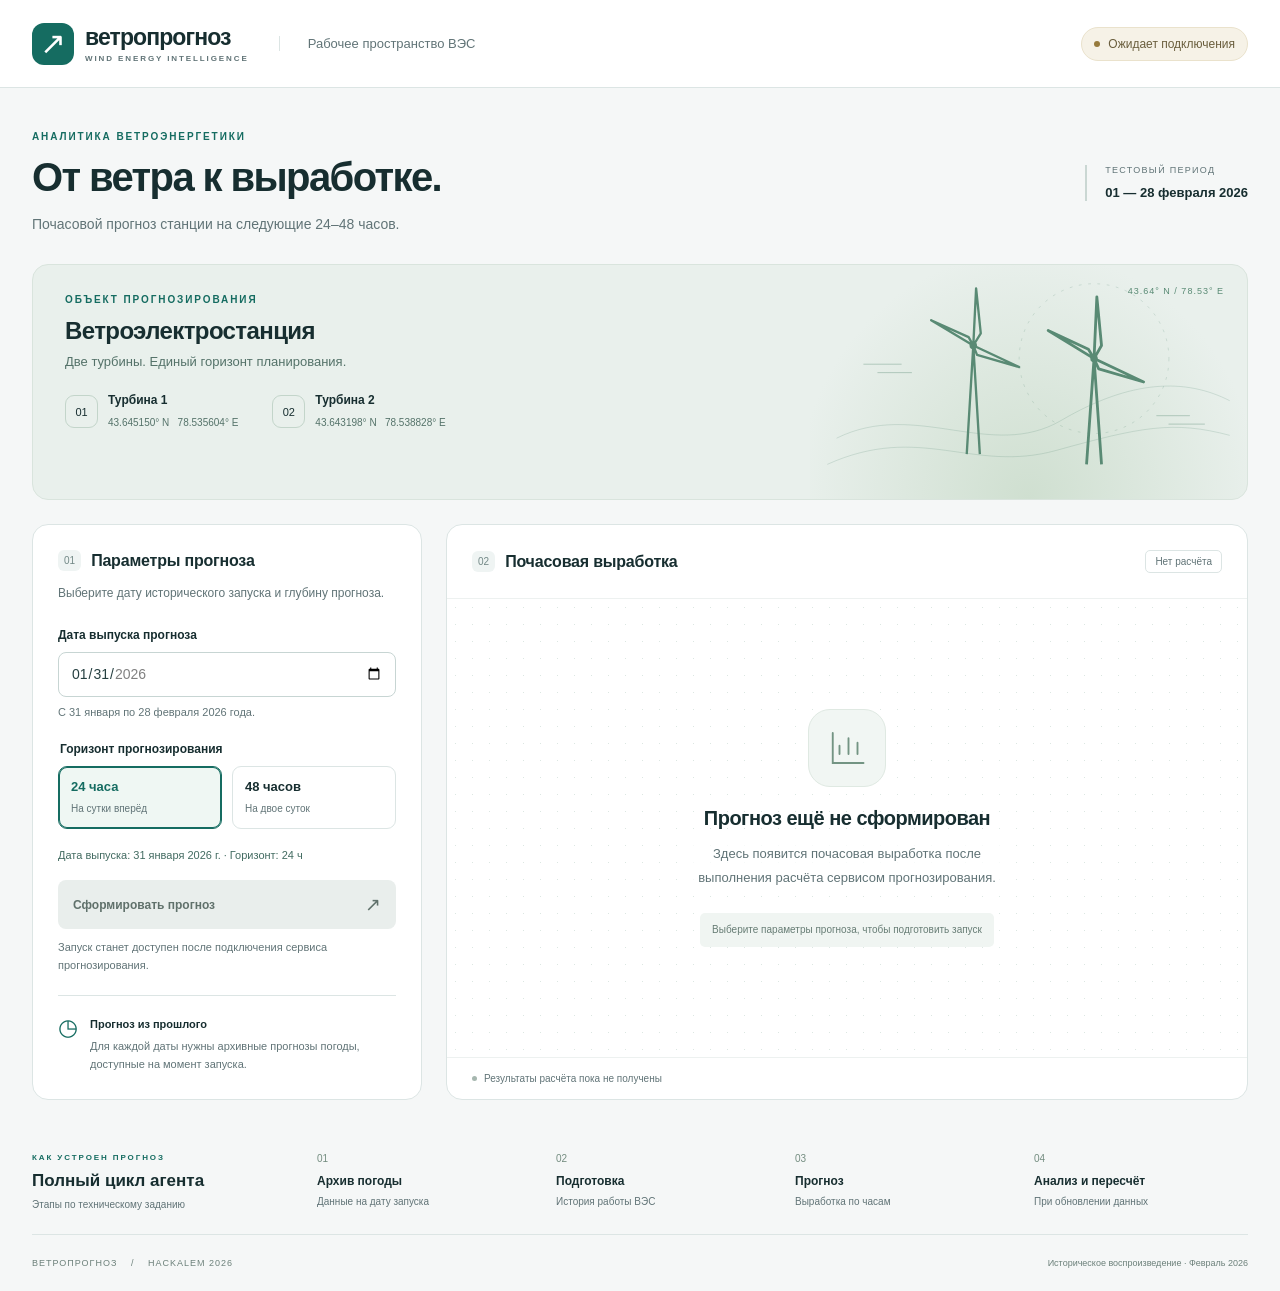
==== ui/index.html @ c55a4d24 "feat(ui): add wind forecast setup screen and real tests" ====
<!doctype html>
<html lang="ru">
  <head>
    <meta charset="UTF-8">
    <meta name="viewport" content="width=device-width, initial-scale=1">
    <meta name="color-scheme" content="light">
    <title>Ветропрогноз — почасовая выработка ВЭС</title>
    <link rel="stylesheet" href="./styles.css">
    <script type="module" src="./app.mjs"></script>
  </head>
  <body>
    <a class="skip-link" href="#main">К содержимому</a>
    <header class="topbar">
      <a class="brand" href="./" aria-label="Ветропрогноз — главная"><span class="brand-mark" aria-hidden="true">↗</span><span>ветропрогноз<span class="brand-caption">WIND ENERGY INTELLIGENCE</span></span></a>
      <span class="workspace-label">Рабочее пространство ВЭС</span>
      <span class="status"><span class="status-dot" aria-hidden="true"></span>Ожидает подключения</span>
    </header>
    <main id="main">
      <div class="page-heading">
        <div><p class="eyebrow">АНАЛИТИКА ВЕТРОЭНЕРГЕТИКИ</p><h1>От ветра к выработке.</h1><p class="lead">Почасовой прогноз станции на следующие 24–48 часов.</p></div>
        <div class="period-tag"><span>ТЕСТОВЫЙ ПЕРИОД</span><strong>01 — 28 февраля 2026</strong></div>
      </div>
      <section class="station-card" aria-labelledby="station-title">
        <div class="station-description">
          <p class="eyebrow">ОБЪЕКТ ПРОГНОЗИРОВАНИЯ</p><h2 id="station-title">Ветроэлектростанция</h2><p>Две турбины. Единый горизонт планирования.</p>
          <div class="turbines">
            <div><span class="turbine-number">01</span><div><strong>Турбина 1</strong><span>43.645150° N &nbsp; 78.535604° E</span></div></div>
            <div><span class="turbine-number">02</span><div><strong>Турбина 2</strong><span>43.643198° N &nbsp; 78.538828° E</span></div></div>
          </div>
        </div>
        <div class="station-art" aria-hidden="true">
          <svg viewBox="0 0 430 250" fill="none">
            <path d="M10 185C95 143 175 210 250 166s133-45 180-21M0 213c100-45 155 10 245-15s125-32 185-16" stroke="currentColor" opacity=".22"/>
            <circle cx="285" cy="100" r="80" stroke="currentColor" stroke-dasharray="3 7" opacity=".22"/>
            <path d="m149 202 7-116 7 116m-7-116L111 59l40 18 5 9 3-61 5 48-8 13 49 23-45-13-4-10" stroke="currentColor" stroke-width="2.5" stroke-linejoin="round"/>
            <path d="m277 213 8-113 8 113m-8-113-49-30 43 20 6 10 3-66 5 52-8 14 53 25-48-14-5-11" stroke="currentColor" stroke-width="3" stroke-linejoin="round"/>
            <circle cx="156" cy="86" r="4" fill="currentColor"/><circle cx="285" cy="100" r="4" fill="currentColor"/>
            <path d="M39 106h40m-25 9h36m262 46h35m-22 9h38" stroke="currentColor" stroke-linecap="round" opacity=".4"/>
          </svg><span>43.64° N / 78.53° E</span>
        </div>
      </section>
      <div class="workspace-grid">
        <section class="panel settings" aria-labelledby="settings-title">
          <div class="section-heading"><span class="step">01</span><h2 id="settings-title">Параметры прогноза</h2></div>
          <p class="section-description">Выберите дату исторического запуска и глубину прогноза.</p>
          <form id="forecast-form" novalidate>
            <label class="field-label" for="issue-date">Дата выпуска прогноза</label>
            <input id="issue-date" name="issue-date" type="date" value="2026-01-31" min="2026-01-31" max="2026-02-28" required aria-describedby="date-hint form-error">
            <p class="hint" id="date-hint">С 31 января по 28 февраля 2026 года.</p>
            <fieldset><legend class="field-label">Горизонт прогнозирования</legend><div class="horizon-options">
              <label><input type="radio" name="horizon" value="24" checked><span><strong>24 часа</strong><small>На сутки вперёд</small></span></label>
              <label><input type="radio" name="horizon" value="48"><span><strong>48 часов</strong><small>На двое суток</small></span></label>
            </div></fieldset>
            <p id="form-error" class="form-error" role="alert" hidden></p>
            <div class="selection-summary" id="selection-summary" role="status" aria-live="polite"></div>
            <button class="run-button" type="submit" disabled aria-describedby="connection-hint">Сформировать прогноз <span aria-hidden="true">↗</span></button>
            <p class="hint connection-hint" id="connection-hint">Запуск станет доступен после подключения сервиса прогнозирования.</p>
          </form>
          <noscript><p class="form-error">Включите JavaScript, чтобы выбирать параметры прогноза.</p></noscript>
          <aside class="method-note"><span aria-hidden="true">◷</span><div><strong>Прогноз из прошлого</strong><p>Для каждой даты нужны архивные прогнозы погоды, доступные на момент запуска.</p></div></aside>
        </section>
        <section class="panel results" aria-labelledby="results-title">
          <div class="results-heading"><div class="section-heading"><span class="step">02</span><h2 id="results-title">Почасовая выработка</h2></div><span class="neutral-tag">Нет расчёта</span></div>
          <div class="empty-state">
            <div class="chart-icon" aria-hidden="true"><svg viewBox="0 0 64 64" fill="none"><path d="M13 12v40h41M22 40V29m12 11V19m12 21V25" stroke="currentColor" stroke-width="2.5" stroke-linecap="round"/></svg></div>
            <h3>Прогноз ещё не сформирован</h3><p>Здесь появится почасовая выработка после выполнения расчёта сервисом прогнозирования.</p>
            <span class="empty-caption">Выберите параметры прогноза, чтобы подготовить запуск</span>
          </div>
          <div class="result-footer"><span class="small-dot" aria-hidden="true"></span>Результаты расчёта пока не получены</div>
        </section>
      </div>
      <section class="process" aria-labelledby="process-title">
        <div class="process-intro"><p class="eyebrow">КАК УСТРОЕН ПРОГНОЗ</p><h2 id="process-title">Полный цикл агента</h2><p>Этапы по техническому заданию</p></div>
        <ol><li><span>01</span><strong>Архив погоды</strong><small>Данные на дату запуска</small></li><li><span>02</span><strong>Подготовка</strong><small>История работы ВЭС</small></li><li><span>03</span><strong>Прогноз</strong><small>Выработка по часам</small></li><li><span>04</span><strong>Анализ и пересчёт</strong><small>При обновлении данных</small></li></ol>
      </section>
      <footer class="page-footer"><span>ВЕТРОПРОГНОЗ <span aria-hidden="true">/</span> HACKALEM 2026</span><span>Историческое воспроизведение · Февраль 2026</span></footer>
    </main>
  </body>
</html>
---- ui/styles.css ----
:root { font-family: "Segoe UI", Arial, sans-serif; color: #172e30; background: #f5f7f7; font-synthesis: none; --muted: #617477; --line: #dce5e4; --accent: #156c61; }
* { box-sizing: border-box; }
body { margin: 0; }
a { color: inherit; }
.skip-link { position: absolute; left: 12px; top: -80px; padding: 12px; background: white; z-index: 5; }
.skip-link:focus { top: 12px; }
.topbar { min-height: 88px; display: flex; align-items: center; gap: 30px; padding: 18px max(32px, calc((100vw - 1280px) / 2)); border-bottom: 1px solid var(--line); background: #fff; }
.brand { display: flex; align-items: center; gap: 11px; font-size: 23px; font-weight: 700; letter-spacing: -.9px; text-decoration: none; }
.brand-mark { display: grid; place-items: center; width: 42px; height: 42px; border-radius: 12px; color: white; background: var(--accent); font-size: 31px; font-weight: 400; }
.brand-caption { display: block; margin-top: 3px; font-size: 8px; letter-spacing: 1.9px; font-weight: 600; color: var(--muted); }
.workspace-label { padding-left: 28px; border-left: 1px solid var(--line); color: var(--muted); font-size: 13px; }
.status { margin-left: auto; display: flex; align-items: center; gap: 8px; font-size: 12px; color: #6a5e3d; padding: 9px 12px; background: #f6f2e7; border: 1px solid #eae2cc; border-radius: 30px; white-space: nowrap; }
.status-dot { width: 6px; height: 6px; background: #977b3d; border-radius: 50%; }
main { max-width: 1344px; margin: auto; padding: 43px 32px 0; }
.page-heading { display: flex; justify-content: space-between; align-items: center; gap: 24px; margin-bottom: 29px; }
.eyebrow { font-size: 10px; font-weight: 700; letter-spacing: 1.9px; margin: 0 0 12px; color: var(--accent); }
h1 { font-size: clamp(28px, 3.2vw, 40px); letter-spacing: -1.6px; line-height: 1.15; margin: 0; font-weight: 650; }
.lead { margin: 13px 0 0; color: var(--muted); font-size: 14px; line-height: 1.6; }
.period-tag { border-left: 2px solid #cad7d3; padding-left: 18px; }
.period-tag span { display: block; font-size: 9px; letter-spacing: 1.3px; color: var(--muted); margin-bottom: 8px; }
.period-tag strong { font-size: 13px; font-weight: 600; white-space: nowrap; }
.station-card { display: flex; overflow: hidden; min-height: 236px; background: #e9f0ec; border: 1px solid #d9e4dd; border-radius: 16px; margin-bottom: 24px; }
.station-description { flex: 1; padding: 29px 32px; }
.station-card h2 { font-size: 24px; letter-spacing: -.6px; margin: 0; font-weight: 600; }
.station-description > p:not(.eyebrow) { font-size: 13px; color: #547269; margin: 9px 0 24px; }
.turbines { display: flex; gap: 34px; flex-wrap: wrap; }
.turbines > div { display: flex; gap: 10px; align-items: center; }
.turbine-number { font-size: 11px; display: grid; place-items: center; border-radius: 9px; border: 1px solid #c3d5ca; height: 33px; width: 33px; }
.turbines strong { display: block; font-size: 12px; font-weight: 600; margin-bottom: 5px; }
.turbines div div span { font-size: 10px; color: #547269; font-variant-numeric: tabular-nums; }
.station-art { position: relative; width: 36%; min-width: 270px; color: #598a74; background: radial-gradient(ellipse at bottom, #cfdfd0, transparent 75%); }
.station-art svg { height: 100%; width: 100%; position: absolute; inset: 0; }
.station-art > span { position: absolute; top: 21px; right: 23px; font-size: 9px; letter-spacing: 1px; }
.workspace-grid { display: grid; grid-template-columns: 390px minmax(0, 1fr); gap: 24px; }
.panel { border: 1px solid var(--line); border-radius: 16px; background: white; }
.settings { padding: 25px; }
.section-heading { display: flex; align-items: center; gap: 10px; }
.step { font-size: 10px; color: #738987; background: #eff4f3; border-radius: 6px; padding: 5px 6px; }
.section-heading h2 { font-size: 16px; font-weight: 600; letter-spacing: -.2px; margin: 0; }
.section-description { font-size: 12px; color: var(--muted); margin: 12px 0 24px; line-height: 1.7; }
.field-label { display: block; font-size: 12px; font-weight: 600; margin-bottom: 10px; }
input[type="date"] { display: block; width: 100%; border: 1px solid #c7d5d3; border-radius: 8px; background: white; color: #253f40; min-height: 45px; padding: 10px 12px; font: inherit; font-size: 14px; }
input[aria-invalid="true"] { border-color: #b33f32; }
.hint { font-size: 11px; line-height: 1.6; color: var(--muted); margin: 7px 0 21px; }
fieldset { border: 0; padding: 0; margin: 0 0 17px; min-width: 0; }
.horizon-options { display: grid; grid-template-columns: 1fr 1fr; gap: 10px; }
.horizon-options label { cursor: pointer; position: relative; }
.horizon-options input { position: absolute; opacity: 0; width: 1px; height: 1px; }
.horizon-options label > span { display: block; border: 1px solid var(--line); padding: 12px; border-radius: 9px; }
.horizon-options strong { display: block; font-size: 13px; font-weight: 600; margin-bottom: 4px; }
.horizon-options small { font-size: 10px; color: var(--muted); }
.horizon-options input:checked + span { border-color: var(--accent); background: #eff7f3; box-shadow: inset 0 0 0 1px var(--accent); color: var(--accent); }
:focus-visible { outline: 3px solid #398bd0; outline-offset: 4px; }
.horizon-options input:focus-visible + span { outline: 3px solid #398bd0; outline-offset: 3px; }
.selection-summary { min-height: 34px; font-size: 11px; color: #426b61; padding-bottom: 10px; line-height: 1.7; }
.run-button { width: 100%; display: flex; justify-content: space-between; align-items: center; padding: 13px 15px; border: 0; border-radius: 8px; font: inherit; font-size: 12px; font-weight: 600; }
.run-button:disabled { background: #e9eeec; color: #60716b; cursor: not-allowed; }
.run-button span { font-size: 19px; }
.connection-hint { margin: 10px 0 20px; }
.form-error { color: #a03227; font-size: 12px; line-height: 1.6; margin: 10px 0; }
.method-note { display: flex; gap: 12px; border-top: 1px solid var(--line); padding-top: 18px; }
.method-note > span { color: var(--accent); font-size: 23px; }
.method-note strong { font-size: 11px; font-weight: 600; }
.method-note p { color: var(--muted); font-size: 11px; line-height: 1.7; margin: 5px 0 0; }
.results { display: flex; flex-direction: column; }
.results-heading { display: flex; justify-content: space-between; flex-wrap: wrap; gap: 12px; padding: 25px; border-bottom: 1px solid #edf1f0; }
.neutral-tag { font-size: 10px; color: var(--muted); border: 1px solid var(--line); padding: 5px 9px; border-radius: 5px; }
.empty-state { flex: 1; display: flex; flex-direction: column; align-items: center; justify-content: center; text-align: center; padding: 45px 35px; min-height: 350px; background-image: radial-gradient(#dce7e2 .7px, transparent .7px); background-size: 17px 17px; }
.chart-icon { width: 78px; height: 78px; background: #f1f6f3; border: 1px solid #dfe9e2; border-radius: 22px; padding: 14px; color: #739483; margin-bottom: 20px; }
.chart-icon svg { width: 100%; height: 100%; }
.empty-state h3 { font-size: 20px; font-weight: 600; letter-spacing: -.5px; margin: 0 0 12px; }
.empty-state p { font-size: 13px; color: var(--muted); max-width: 335px; line-height: 1.8; margin: 0; background: #ffffffc9; }
.empty-caption { font-size: 10px; color: #677d75; background: #f0f5f2; border-radius: 5px; margin-top: 24px; padding: 9px 12px; line-height: 1.6; }
.result-footer { display: flex; gap: 7px; align-items: center; border-top: 1px solid #edf1f0; padding: 15px 25px; font-size: 10px; color: var(--muted); }
.small-dot { width: 5px; height: 5px; border-radius: 50%; background: #a6b7af; }
.process { display: flex; gap: 25px; margin-top: 29px; padding: 24px 0; border-bottom: 1px solid var(--line); }
.process-intro { flex: 0 0 260px; }
.process .eyebrow { font-size: 8px; margin-bottom: 9px; }
.process h2 { font-size: 17px; margin: 0; font-weight: 600; }
.process-intro > p:last-child { font-size: 10px; color: var(--muted); margin: 8px 0 0; }
.process ol { list-style: none; display: grid; grid-template-columns: repeat(4, 1fr); gap: 25px; padding: 0; margin: 0; flex: 1; }
.process li > span { display: block; color: #748d80; font-size: 10px; margin-bottom: 10px; }
.process li strong { display: block; font-weight: 600; font-size: 12px; margin-bottom: 6px; }
.process li small { color: var(--muted); font-size: 10px; line-height: 1.6; display: block; }
.page-footer { display: flex; justify-content: space-between; gap: 16px; font-size: 9px; color: #6c807a; padding: 23px 0; }
.page-footer > span:first-child { letter-spacing: 1px; }
.page-footer span span { padding: 0 10px; }
@media (min-width: 1600px) { main { padding-top: 54px; } }
@media (max-width: 1050px) { .workspace-label { display: none; } .workspace-grid { grid-template-columns: 340px minmax(0, 1fr); gap: 18px; } .turbines { gap: 16px; } .station-art { min-width: 220px; } .process { flex-direction: column; } .process-intro { flex-basis: auto; } }
@media (max-width: 760px) { .topbar { padding: 16px 20px; gap: 12px; } .brand { font-size: 20px; } .brand-mark { width: 35px; height: 35px; } .status { font-size: 10px; padding: 7px 9px; } main { padding: 29px 20px 0; } .page-heading { align-items: flex-start; flex-direction: column; gap: 20px; } .period-tag { padding-left: 12px; } .station-description { padding: 24px; } .station-art { display: none; } .station-card { min-height: 0; } .workspace-grid { grid-template-columns: 1fr; } .settings { padding: 24px; } .empty-state { min-height: 330px; padding: 35px 24px; } .process ol { grid-template-columns: 1fr 1fr; gap: 24px; } .page-footer { flex-direction: column; font-size: 9px; } }
@media (max-width: 390px) { .brand-caption { font-size: 6px; letter-spacing: 1px; } .brand { font-size: 18px; gap: 7px; } .status { max-width: 115px; white-space: normal; line-height: 1.5; } .status-dot { flex-shrink: 0; } .results-heading, .settings { padding: 20px; } }
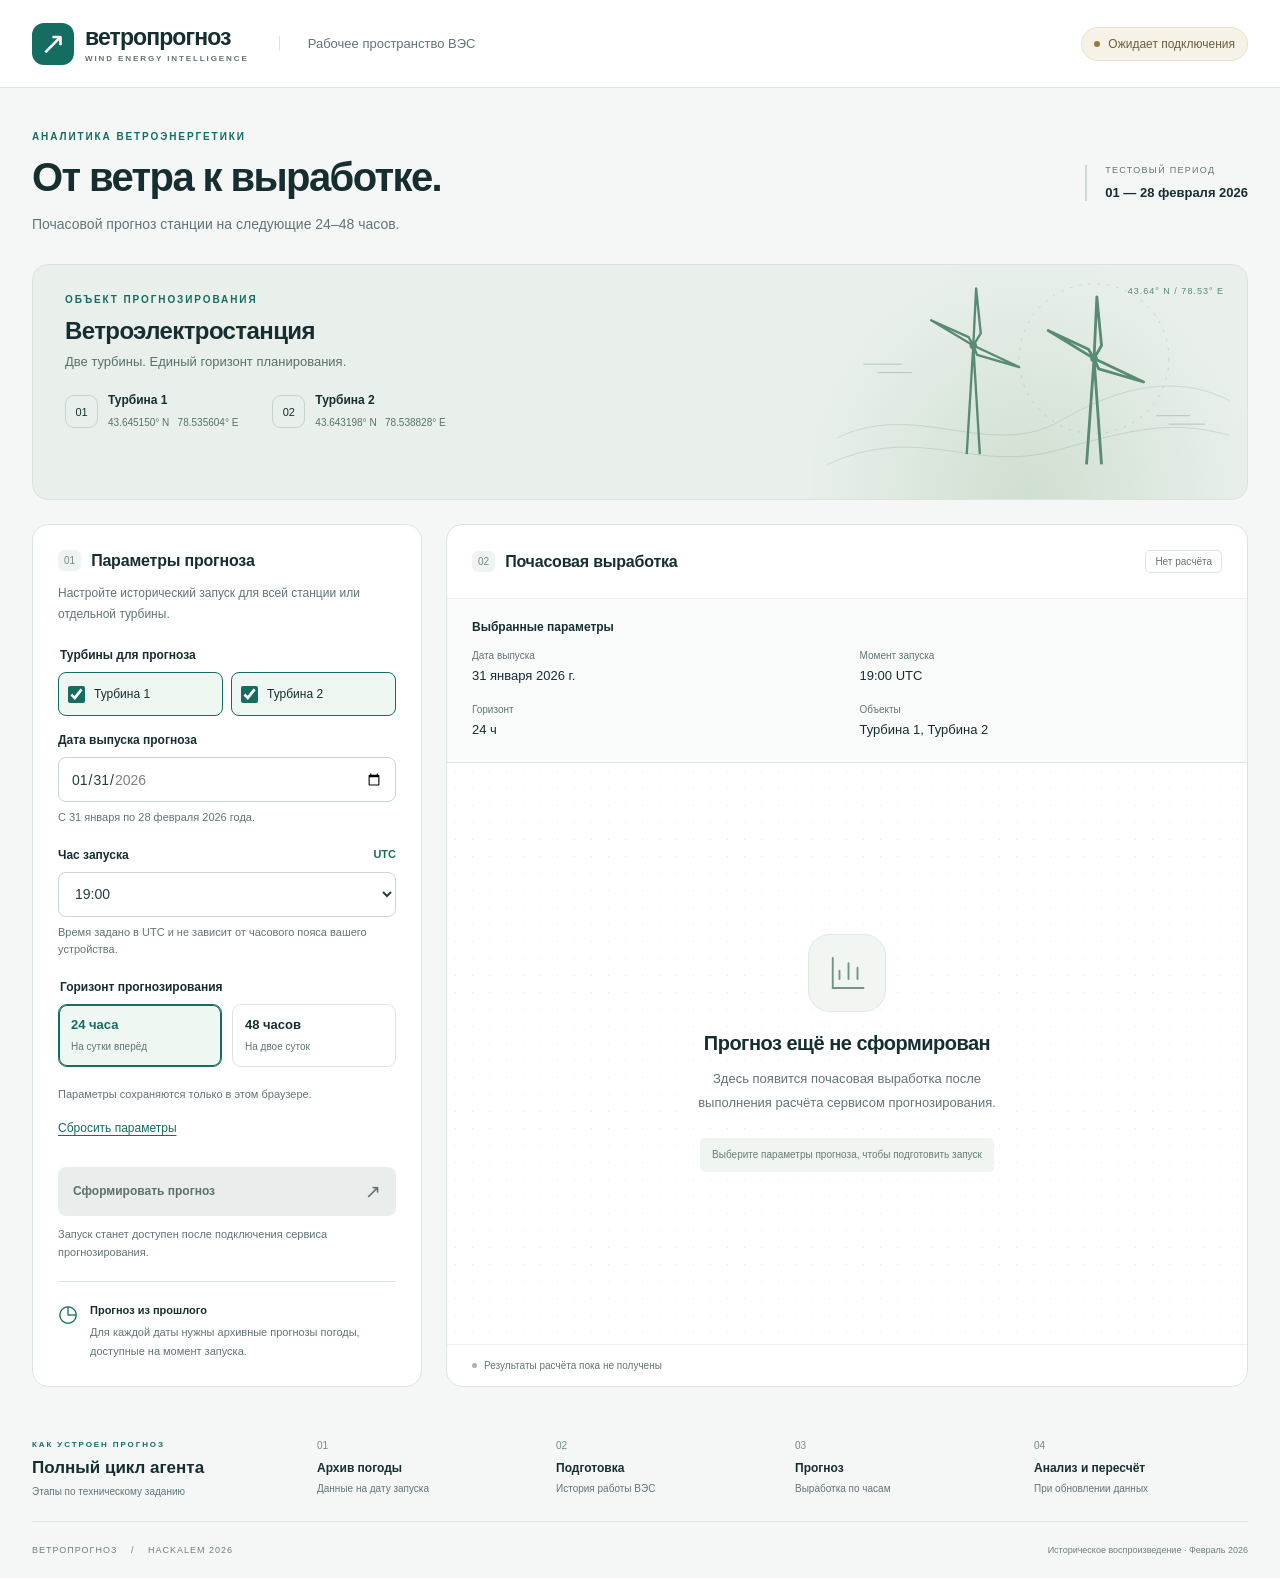
==== commit c516478e: "feat(ui): add turbine and UTC hour selection with saved settings" ====
--- a/ui/index.html
+++ b/ui/index.html
@@ -42,17 +42,29 @@
       <div class="workspace-grid">
         <section class="panel settings" aria-labelledby="settings-title">
           <div class="section-heading"><span class="step">01</span><h2 id="settings-title">Параметры прогноза</h2></div>
-          <p class="section-description">Выберите дату исторического запуска и глубину прогноза.</p>
+          <p class="section-description">Настройте исторический запуск для всей станции или отдельной турбины.</p>
           <form id="forecast-form" novalidate>
+            <fieldset class="turbine-fieldset">
+              <legend class="field-label">Турбины для прогноза</legend>
+              <div class="turbine-options">
+                <label><input type="checkbox" name="turbine" value="turbine_1" checked aria-describedby="turbines-error"><span>Турбина 1</span></label>
+                <label><input type="checkbox" name="turbine" value="turbine_2" checked aria-describedby="turbines-error"><span>Турбина 2</span></label>
+              </div>
+              <p id="turbines-error" class="form-error" role="alert" hidden></p>
+            </fieldset>
             <label class="field-label" for="issue-date">Дата выпуска прогноза</label>
-            <input id="issue-date" name="issue-date" type="date" value="2026-01-31" min="2026-01-31" max="2026-02-28" required aria-describedby="date-hint form-error">
+            <input id="issue-date" name="issue-date" type="date" value="2026-01-31" min="2026-01-31" max="2026-02-28" required aria-describedby="date-hint date-error">
+            <p id="date-error" class="form-error" role="alert" hidden></p>
             <p class="hint" id="date-hint">С 31 января по 28 февраля 2026 года.</p>
+            <label class="field-label" for="issue-hour">Час запуска <span class="timezone-label">UTC</span></label>
+            <select id="issue-hour" name="issue-hour" required aria-describedby="hour-hint hour-error"></select>
+            <p id="hour-error" class="form-error" role="alert" hidden></p>
+            <p class="hint" id="hour-hint">Время задано в UTC и не зависит от часового пояса вашего устройства.</p>
             <fieldset><legend class="field-label">Горизонт прогнозирования</legend><div class="horizon-options">
-              <label><input type="radio" name="horizon" value="24" checked><span><strong>24 часа</strong><small>На сутки вперёд</small></span></label>
-              <label><input type="radio" name="horizon" value="48"><span><strong>48 часов</strong><small>На двое суток</small></span></label>
-            </div></fieldset>
-            <p id="form-error" class="form-error" role="alert" hidden></p>
-            <div class="selection-summary" id="selection-summary" role="status" aria-live="polite"></div>
+              <label><input type="radio" name="horizon" value="24" checked aria-describedby="horizon-error"><span><strong>24 часа</strong><small>На сутки вперёд</small></span></label>
+              <label><input type="radio" name="horizon" value="48" aria-describedby="horizon-error"><span><strong>48 часов</strong><small>На двое суток</small></span></label>
+            </div><p id="horizon-error" class="form-error" role="alert" hidden></p></fieldset>
+            <div class="draft-controls"><p id="storage-status" class="hint" role="status"></p><button type="button" id="reset-selection" class="reset-button">Сбросить параметры</button></div>
             <button class="run-button" type="submit" disabled aria-describedby="connection-hint">Сформировать прогноз <span aria-hidden="true">↗</span></button>
             <p class="hint connection-hint" id="connection-hint">Запуск станет доступен после подключения сервиса прогнозирования.</p>
           </form>
@@ -61,6 +73,17 @@
         </section>
         <section class="panel results" aria-labelledby="results-title">
           <div class="results-heading"><div class="section-heading"><span class="step">02</span><h2 id="results-title">Почасовая выработка</h2></div><span class="neutral-tag">Нет расчёта</span></div>
+          <div class="selection-preview">
+            <h3>Выбранные параметры</h3>
+            <dl id="selection-summary" hidden>
+              <div><dt>Дата выпуска</dt><dd id="preview-date"></dd></div>
+              <div><dt>Момент запуска</dt><dd id="preview-time"></dd></div>
+              <div><dt>Горизонт</dt><dd id="preview-horizon"></dd></div>
+              <div><dt>Объекты</dt><dd id="preview-turbines"></dd></div>
+            </dl>
+            <p id="selection-empty">Заполните параметры запуска, чтобы увидеть сводку.</p>
+            <p id="selection-announcement" class="visually-hidden" role="status" aria-live="polite"></p>
+          </div>
           <div class="empty-state">
             <div class="chart-icon" aria-hidden="true"><svg viewBox="0 0 64 64" fill="none"><path d="M13 12v40h41M22 40V29m12 11V19m12 21V25" stroke="currentColor" stroke-width="2.5" stroke-linecap="round"/></svg></div>
             <h3>Прогноз ещё не сформирован</h3><p>Здесь появится почасовая выработка после выполнения расчёта сервисом прогнозирования.</p>
--- a/ui/styles.css
+++ b/ui/styles.css
@@ -39,7 +39,7 @@
 .section-heading h2 { font-size: 16px; font-weight: 600; letter-spacing: -.2px; margin: 0; }
 .section-description { font-size: 12px; color: var(--muted); margin: 12px 0 24px; line-height: 1.7; }
 .field-label { display: block; font-size: 12px; font-weight: 600; margin-bottom: 10px; }
-input[type="date"] { display: block; width: 100%; border: 1px solid #c7d5d3; border-radius: 8px; background: white; color: #253f40; min-height: 45px; padding: 10px 12px; font: inherit; font-size: 14px; }
+input[type="date"], select { display: block; width: 100%; border: 1px solid #c7d5d3; border-radius: 8px; background: white; color: #253f40; min-height: 45px; padding: 10px 12px; font: inherit; font-size: 14px; }
 input[aria-invalid="true"] { border-color: #b33f32; }
 .hint { font-size: 11px; line-height: 1.6; color: var(--muted); margin: 7px 0 21px; }
 fieldset { border: 0; padding: 0; margin: 0 0 17px; min-width: 0; }
@@ -52,7 +52,23 @@
 .horizon-options input:checked + span { border-color: var(--accent); background: #eff7f3; box-shadow: inset 0 0 0 1px var(--accent); color: var(--accent); }
 :focus-visible { outline: 3px solid #398bd0; outline-offset: 4px; }
 .horizon-options input:focus-visible + span { outline: 3px solid #398bd0; outline-offset: 3px; }
-.selection-summary { min-height: 34px; font-size: 11px; color: #426b61; padding-bottom: 10px; line-height: 1.7; }
+.timezone-label { float: right; color: var(--accent); font-size: 11px; }
+.turbine-options { display: flex; flex-wrap: wrap; gap: 8px; }
+.turbine-options label { display: flex; flex: 1; align-items: center; gap: 9px; min-height: 44px; border: 1px solid var(--line); border-radius: 8px; padding: 9px; font-size: 12px; cursor: pointer; white-space: nowrap; }
+.turbine-options input { accent-color: var(--accent); width: 17px; height: 17px; margin: 0; }
+.turbine-options label:has(input:checked) { background: #eff7f3; border-color: var(--accent); }
+.turbine-options label:has(input[aria-invalid="true"]) { border-color: #b33f32; }
+.draft-controls { margin-bottom: 17px; padding-top: 2px; }
+.draft-controls .hint { margin: 0 0 2px; min-height: 18px; }
+.reset-button { border: 0; background: transparent; color: var(--accent); font: inherit; font-size: 12px; min-height: 44px; padding: 8px 0; cursor: pointer; text-decoration: underline; text-underline-offset: 3px; }
+.selection-preview { padding: 21px 25px; border-bottom: 1px solid var(--line); background: #f9fbfa; }
+.selection-preview h3 { font-size: 12px; font-weight: 600; margin: 0 0 16px; }
+.selection-preview dl { display: grid; grid-template-columns: 1fr 1fr; gap: 17px 25px; margin: 0; }
+.selection-preview dt { color: var(--muted); font-size: 10px; margin-bottom: 5px; }
+.selection-preview dd { margin: 0; font-size: 13px; line-height: 1.6; overflow-wrap: anywhere; }
+.selection-preview > p { color: var(--muted); font-size: 12px; line-height: 1.7; margin: 0; }
+.visually-hidden { position: absolute; width: 1px; height: 1px; padding: 0; margin: -1px; overflow: hidden; clip-path: inset(50%); white-space: nowrap; border: 0; }
+[hidden] { display: none !important; }
 .run-button { width: 100%; display: flex; justify-content: space-between; align-items: center; padding: 13px 15px; border: 0; border-radius: 8px; font: inherit; font-size: 12px; font-weight: 600; }
 .run-button:disabled { background: #e9eeec; color: #60716b; cursor: not-allowed; }
 .run-button span { font-size: 19px; }
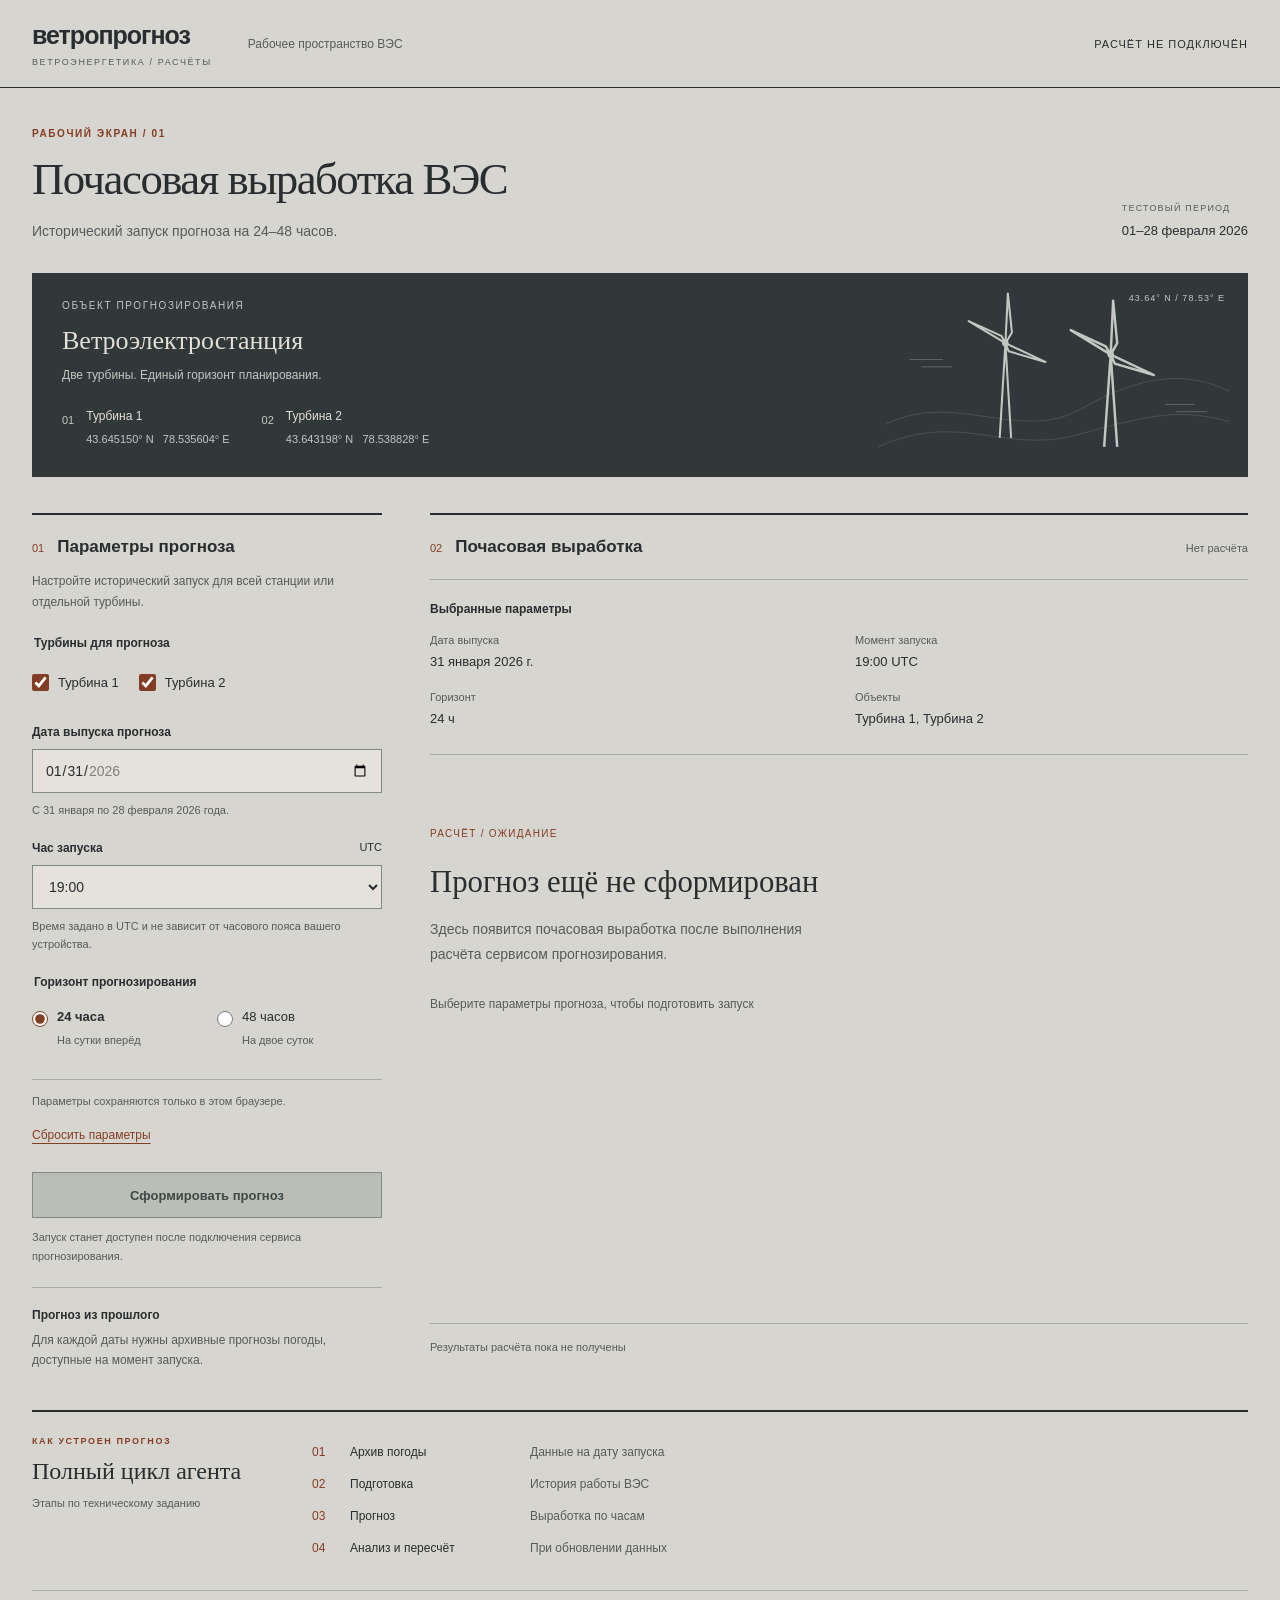
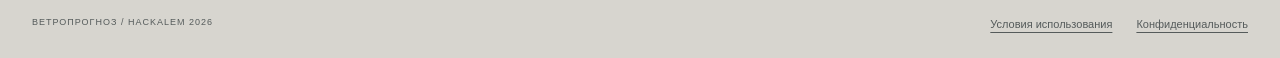
==== commit adf1e799: "feat(ui): revise visual design and add loading and site information" ====
--- a/ui/index.html
+++ b/ui/index.html
@@ -4,21 +4,21 @@
     <meta charset="UTF-8">
     <meta name="viewport" content="width=device-width, initial-scale=1">
     <meta name="color-scheme" content="light">
-    <title>Ветропрогноз — почасовая выработка ВЭС</title>
+    <title>Ветропрогноз · почасовая выработка ВЭС</title>
     <link rel="stylesheet" href="./styles.css">
-    <script type="module" src="./app.mjs"></script>
+    <script type="module" src="./boot.mjs"></script>
   </head>
   <body>
     <a class="skip-link" href="#main">К содержимому</a>
     <header class="topbar">
-      <a class="brand" href="./" aria-label="Ветропрогноз — главная"><span class="brand-mark" aria-hidden="true">↗</span><span>ветропрогноз<span class="brand-caption">WIND ENERGY INTELLIGENCE</span></span></a>
+      <a class="brand" href="./" aria-label="Ветропрогноз, главная"><span>ветропрогноз<span class="brand-caption">ВЕТРОЭНЕРГЕТИКА / РАСЧЁТЫ</span></span></a>
       <span class="workspace-label">Рабочее пространство ВЭС</span>
-      <span class="status"><span class="status-dot" aria-hidden="true"></span>Ожидает подключения</span>
+      <span class="status">Расчёт не подключён</span>
     </header>
     <main id="main">
       <div class="page-heading">
-        <div><p class="eyebrow">АНАЛИТИКА ВЕТРОЭНЕРГЕТИКИ</p><h1>От ветра к выработке.</h1><p class="lead">Почасовой прогноз станции на следующие 24–48 часов.</p></div>
-        <div class="period-tag"><span>ТЕСТОВЫЙ ПЕРИОД</span><strong>01 — 28 февраля 2026</strong></div>
+        <div><p class="eyebrow">РАБОЧИЙ ЭКРАН / 01</p><h1>Почасовая выработка ВЭС</h1><p class="lead">Исторический запуск прогноза на 24–48 часов.</p></div>
+        <div class="period-tag"><span>ТЕСТОВЫЙ ПЕРИОД</span><strong>01–28 февраля 2026</strong></div>
       </div>
       <section class="station-card" aria-labelledby="station-title">
         <div class="station-description">
@@ -31,7 +31,6 @@
         <div class="station-art" aria-hidden="true">
           <svg viewBox="0 0 430 250" fill="none">
             <path d="M10 185C95 143 175 210 250 166s133-45 180-21M0 213c100-45 155 10 245-15s125-32 185-16" stroke="currentColor" opacity=".22"/>
-            <circle cx="285" cy="100" r="80" stroke="currentColor" stroke-dasharray="3 7" opacity=".22"/>
             <path d="m149 202 7-116 7 116m-7-116L111 59l40 18 5 9 3-61 5 48-8 13 49 23-45-13-4-10" stroke="currentColor" stroke-width="2.5" stroke-linejoin="round"/>
             <path d="m277 213 8-113 8 113m-8-113-49-30 43 20 6 10 3-66 5 52-8 14 53 25-48-14-5-11" stroke="currentColor" stroke-width="3" stroke-linejoin="round"/>
             <circle cx="156" cy="86" r="4" fill="currentColor"/><circle cx="285" cy="100" r="4" fill="currentColor"/>
@@ -43,7 +42,7 @@
         <section class="panel settings" aria-labelledby="settings-title">
           <div class="section-heading"><span class="step">01</span><h2 id="settings-title">Параметры прогноза</h2></div>
           <p class="section-description">Настройте исторический запуск для всей станции или отдельной турбины.</p>
-          <form id="forecast-form" novalidate>
+          <form id="forecast-form" novalidate inert>
             <fieldset class="turbine-fieldset">
               <legend class="field-label">Турбины для прогноза</legend>
               <div class="turbine-options">
@@ -65,16 +64,20 @@
               <label><input type="radio" name="horizon" value="48" aria-describedby="horizon-error"><span><strong>48 часов</strong><small>На двое суток</small></span></label>
             </div><p id="horizon-error" class="form-error" role="alert" hidden></p></fieldset>
             <div class="draft-controls"><p id="storage-status" class="hint" role="status"></p><button type="button" id="reset-selection" class="reset-button">Сбросить параметры</button></div>
-            <button class="run-button" type="submit" disabled aria-describedby="connection-hint">Сформировать прогноз <span aria-hidden="true">↗</span></button>
+            <button class="run-button" type="submit" disabled aria-describedby="connection-hint">Сформировать прогноз</button>
             <p class="hint connection-hint" id="connection-hint">Запуск станет доступен после подключения сервиса прогнозирования.</p>
           </form>
           <noscript><p class="form-error">Включите JavaScript, чтобы выбирать параметры прогноза.</p></noscript>
-          <aside class="method-note"><span aria-hidden="true">◷</span><div><strong>Прогноз из прошлого</strong><p>Для каждой даты нужны архивные прогнозы погоды, доступные на момент запуска.</p></div></aside>
+          <aside class="method-note"><strong>Прогноз из прошлого</strong><p>Для каждой даты нужны архивные прогнозы погоды, доступные на момент запуска.</p></aside>
         </section>
         <section class="panel results" aria-labelledby="results-title">
           <div class="results-heading"><div class="section-heading"><span class="step">02</span><h2 id="results-title">Почасовая выработка</h2></div><span class="neutral-tag">Нет расчёта</span></div>
-          <div class="selection-preview">
+          <div class="selection-preview" id="selection-region" aria-busy="false">
             <h3>Выбранные параметры</h3>
+            <div id="selection-loading" class="skeleton" role="status" hidden>
+              <span class="visually-hidden">Загружаем форму и восстанавливаем параметры.</span>
+              <div aria-hidden="true"><span></span><span></span><span></span><span></span></div>
+            </div>
             <dl id="selection-summary" hidden>
               <div><dt>Дата выпуска</dt><dd id="preview-date"></dd></div>
               <div><dt>Момент запуска</dt><dd id="preview-time"></dd></div>
@@ -85,18 +88,18 @@
             <p id="selection-announcement" class="visually-hidden" role="status" aria-live="polite"></p>
           </div>
           <div class="empty-state">
-            <div class="chart-icon" aria-hidden="true"><svg viewBox="0 0 64 64" fill="none"><path d="M13 12v40h41M22 40V29m12 11V19m12 21V25" stroke="currentColor" stroke-width="2.5" stroke-linecap="round"/></svg></div>
+            <p class="empty-index" aria-hidden="true">РАСЧЁТ / ОЖИДАНИЕ</p>
             <h3>Прогноз ещё не сформирован</h3><p>Здесь появится почасовая выработка после выполнения расчёта сервисом прогнозирования.</p>
             <span class="empty-caption">Выберите параметры прогноза, чтобы подготовить запуск</span>
           </div>
-          <div class="result-footer"><span class="small-dot" aria-hidden="true"></span>Результаты расчёта пока не получены</div>
+          <div class="result-footer">Результаты расчёта пока не получены</div>
         </section>
       </div>
       <section class="process" aria-labelledby="process-title">
         <div class="process-intro"><p class="eyebrow">КАК УСТРОЕН ПРОГНОЗ</p><h2 id="process-title">Полный цикл агента</h2><p>Этапы по техническому заданию</p></div>
         <ol><li><span>01</span><strong>Архив погоды</strong><small>Данные на дату запуска</small></li><li><span>02</span><strong>Подготовка</strong><small>История работы ВЭС</small></li><li><span>03</span><strong>Прогноз</strong><small>Выработка по часам</small></li><li><span>04</span><strong>Анализ и пересчёт</strong><small>При обновлении данных</small></li></ol>
       </section>
-      <footer class="page-footer"><span>ВЕТРОПРОГНОЗ <span aria-hidden="true">/</span> HACKALEM 2026</span><span>Историческое воспроизведение · Февраль 2026</span></footer>
+      <footer class="page-footer"><span>ВЕТРОПРОГНОЗ / HACKALEM 2026</span><nav aria-label="Документы сайта"><a href="./terms.html">Условия использования</a><a href="./privacy.html">Конфиденциальность</a></nav></footer>
     </main>
   </body>
 </html>
--- a/ui/styles.css
+++ b/ui/styles.css
@@ -1,107 +1,144 @@
-:root { font-family: "Segoe UI", Arial, sans-serif; color: #172e30; background: #f5f7f7; font-synthesis: none; --muted: #617477; --line: #dce5e4; --accent: #156c61; }
+:root {
+  font-family: Arial, Helvetica, sans-serif;
+  color: #282d2f;
+  background: #d7d5cf;
+  font-synthesis: none;
+  --paper: #d7d5cf;
+  --field: #e5e2db;
+  --ink: #282d2f;
+  --muted: #555b5b;
+  --line: #a8aba5;
+  --accent: #843d25;
+}
 * { box-sizing: border-box; }
 body { margin: 0; }
-a { color: inherit; }
-.skip-link { position: absolute; left: 12px; top: -80px; padding: 12px; background: white; z-index: 5; }
+a { color: inherit; text-underline-offset: 4px; }
+button, input, select { border-radius: 0; font: inherit; }
+[hidden] { display: none !important; }
+:focus-visible { outline: 2px solid var(--accent); outline-offset: 4px; }
+.skip-link { position: absolute; left: 16px; top: -80px; padding: 12px; background: var(--field); z-index: 5; }
 .skip-link:focus { top: 12px; }
-.topbar { min-height: 88px; display: flex; align-items: center; gap: 30px; padding: 18px max(32px, calc((100vw - 1280px) / 2)); border-bottom: 1px solid var(--line); background: #fff; }
-.brand { display: flex; align-items: center; gap: 11px; font-size: 23px; font-weight: 700; letter-spacing: -.9px; text-decoration: none; }
-.brand-mark { display: grid; place-items: center; width: 42px; height: 42px; border-radius: 12px; color: white; background: var(--accent); font-size: 31px; font-weight: 400; }
-.brand-caption { display: block; margin-top: 3px; font-size: 8px; letter-spacing: 1.9px; font-weight: 600; color: var(--muted); }
-.workspace-label { padding-left: 28px; border-left: 1px solid var(--line); color: var(--muted); font-size: 13px; }
-.status { margin-left: auto; display: flex; align-items: center; gap: 8px; font-size: 12px; color: #6a5e3d; padding: 9px 12px; background: #f6f2e7; border: 1px solid #eae2cc; border-radius: 30px; white-space: nowrap; }
-.status-dot { width: 6px; height: 6px; background: #977b3d; border-radius: 50%; }
-main { max-width: 1344px; margin: auto; padding: 43px 32px 0; }
-.page-heading { display: flex; justify-content: space-between; align-items: center; gap: 24px; margin-bottom: 29px; }
-.eyebrow { font-size: 10px; font-weight: 700; letter-spacing: 1.9px; margin: 0 0 12px; color: var(--accent); }
-h1 { font-size: clamp(28px, 3.2vw, 40px); letter-spacing: -1.6px; line-height: 1.15; margin: 0; font-weight: 650; }
-.lead { margin: 13px 0 0; color: var(--muted); font-size: 14px; line-height: 1.6; }
-.period-tag { border-left: 2px solid #cad7d3; padding-left: 18px; }
-.period-tag span { display: block; font-size: 9px; letter-spacing: 1.3px; color: var(--muted); margin-bottom: 8px; }
-.period-tag strong { font-size: 13px; font-weight: 600; white-space: nowrap; }
-.station-card { display: flex; overflow: hidden; min-height: 236px; background: #e9f0ec; border: 1px solid #d9e4dd; border-radius: 16px; margin-bottom: 24px; }
-.station-description { flex: 1; padding: 29px 32px; }
-.station-card h2 { font-size: 24px; letter-spacing: -.6px; margin: 0; font-weight: 600; }
-.station-description > p:not(.eyebrow) { font-size: 13px; color: #547269; margin: 9px 0 24px; }
-.turbines { display: flex; gap: 34px; flex-wrap: wrap; }
-.turbines > div { display: flex; gap: 10px; align-items: center; }
-.turbine-number { font-size: 11px; display: grid; place-items: center; border-radius: 9px; border: 1px solid #c3d5ca; height: 33px; width: 33px; }
-.turbines strong { display: block; font-size: 12px; font-weight: 600; margin-bottom: 5px; }
-.turbines div div span { font-size: 10px; color: #547269; font-variant-numeric: tabular-nums; }
-.station-art { position: relative; width: 36%; min-width: 270px; color: #598a74; background: radial-gradient(ellipse at bottom, #cfdfd0, transparent 75%); }
-.station-art svg { height: 100%; width: 100%; position: absolute; inset: 0; }
-.station-art > span { position: absolute; top: 21px; right: 23px; font-size: 9px; letter-spacing: 1px; }
-.workspace-grid { display: grid; grid-template-columns: 390px minmax(0, 1fr); gap: 24px; }
-.panel { border: 1px solid var(--line); border-radius: 16px; background: white; }
-.settings { padding: 25px; }
-.section-heading { display: flex; align-items: center; gap: 10px; }
-.step { font-size: 10px; color: #738987; background: #eff4f3; border-radius: 6px; padding: 5px 6px; }
-.section-heading h2 { font-size: 16px; font-weight: 600; letter-spacing: -.2px; margin: 0; }
-.section-description { font-size: 12px; color: var(--muted); margin: 12px 0 24px; line-height: 1.7; }
+.topbar { min-height: 88px; display: flex; align-items: center; gap: 36px; padding: 20px max(32px, calc((100vw - 1280px) / 2)); border-bottom: 1px solid var(--ink); }
+.brand { font-size: 25px; font-weight: 700; letter-spacing: -1px; text-decoration: none; }
+.brand-caption { display: block; margin-top: 7px; color: var(--muted); font-size: 9px; font-weight: 400; letter-spacing: 1.6px; }
+.workspace-label { font-size: 12px; color: var(--muted); }
+.status { margin-left: auto; font-size: 11px; text-transform: uppercase; letter-spacing: 1px; white-space: nowrap; }
+main { max-width: 1344px; margin: auto; padding: 40px 32px 0; }
+.page-heading { display: flex; justify-content: space-between; align-items: flex-end; gap: 30px; margin-bottom: 30px; }
+.eyebrow { margin: 0 0 15px; font-size: 10px; font-weight: 700; letter-spacing: 1.6px; color: var(--accent); }
+h1 { font-family: Georgia, 'Times New Roman', serif; font-size: clamp(30px, 3.5vw, 46px); font-weight: 400; line-height: 1.15; letter-spacing: -1.5px; margin: 0; }
+.lead { font-size: 14px; color: var(--muted); line-height: 1.7; margin: 14px 0 0; }
+.period-tag { padding-bottom: 4px; }
+.period-tag span { display: block; font-size: 9px; letter-spacing: 1.2px; color: var(--muted); margin-bottom: 8px; }
+.period-tag strong { font-size: 13px; white-space: nowrap; font-weight: 400; }
+.station-card { display: flex; min-height: 204px; margin-bottom: 36px; background: #303839; color: #e2dfd6; overflow: hidden; }
+.station-description { flex: 1; padding: 27px 30px; }
+.station-card .eyebrow { color: #c2c7c1; font-weight: 400; }
+.station-card h2 { font-family: Georgia, 'Times New Roman', serif; font-size: 26px; font-weight: 400; margin: 0; }
+.station-description > p:not(.eyebrow) { font-size: 12px; line-height: 1.6; margin: 10px 0 23px; color: #c2c7c1; }
+.turbines { display: flex; gap: 32px; flex-wrap: wrap; }
+.turbines > div { display: flex; gap: 12px; align-items: center; }
+.turbine-number { color: #c2c7c1; font-size: 11px; padding-bottom: 15px; }
+.turbines strong { display: block; font-size: 12px; font-weight: 400; margin-bottom: 6px; }
+.turbines div div span { color: #c2c7c1; font-size: 11px; font-variant-numeric: tabular-nums; }
+.station-art { position: relative; width: 32%; min-width: 220px; color: #c2c7c1; }
+.station-art svg { position: absolute; inset: 0; width: 100%; height: 100%; }
+.station-art > span { position: absolute; top: 20px; right: 23px; font-size: 9px; letter-spacing: 1px; }
+.workspace-grid { display: grid; grid-template-columns: 350px minmax(0, 1fr); column-gap: 48px; }
+.panel { min-width: 0; border-top: 2px solid var(--ink); }
+.settings { padding: 22px 0 0; }
+.section-heading { display: flex; align-items: baseline; gap: 13px; }
+.step { color: var(--accent); font-size: 11px; font-variant-numeric: tabular-nums; }
+.section-heading h2 { font-size: 17px; font-weight: 600; margin: 0; }
+.section-description { font-size: 12px; color: var(--muted); line-height: 1.7; margin: 14px 0 24px; }
 .field-label { display: block; font-size: 12px; font-weight: 600; margin-bottom: 10px; }
-input[type="date"], select { display: block; width: 100%; border: 1px solid #c7d5d3; border-radius: 8px; background: white; color: #253f40; min-height: 45px; padding: 10px 12px; font: inherit; font-size: 14px; }
-input[aria-invalid="true"] { border-color: #b33f32; }
-.hint { font-size: 11px; line-height: 1.6; color: var(--muted); margin: 7px 0 21px; }
-fieldset { border: 0; padding: 0; margin: 0 0 17px; min-width: 0; }
-.horizon-options { display: grid; grid-template-columns: 1fr 1fr; gap: 10px; }
-.horizon-options label { cursor: pointer; position: relative; }
-.horizon-options input { position: absolute; opacity: 0; width: 1px; height: 1px; }
-.horizon-options label > span { display: block; border: 1px solid var(--line); padding: 12px; border-radius: 9px; }
-.horizon-options strong { display: block; font-size: 13px; font-weight: 600; margin-bottom: 4px; }
-.horizon-options small { font-size: 10px; color: var(--muted); }
-.horizon-options input:checked + span { border-color: var(--accent); background: #eff7f3; box-shadow: inset 0 0 0 1px var(--accent); color: var(--accent); }
-:focus-visible { outline: 3px solid #398bd0; outline-offset: 4px; }
-.horizon-options input:focus-visible + span { outline: 3px solid #398bd0; outline-offset: 3px; }
-.timezone-label { float: right; color: var(--accent); font-size: 11px; }
-.turbine-options { display: flex; flex-wrap: wrap; gap: 8px; }
-.turbine-options label { display: flex; flex: 1; align-items: center; gap: 9px; min-height: 44px; border: 1px solid var(--line); border-radius: 8px; padding: 9px; font-size: 12px; cursor: pointer; white-space: nowrap; }
+input[type='date'], select { display: block; width: 100%; min-height: 44px; border: 1px solid #7f8986; background: var(--field); color: var(--ink); padding: 10px 12px; font-size: 14px; }
+input[aria-invalid='true'], select[aria-invalid='true'] { border-color: var(--accent); }
+.hint { color: var(--muted); font-size: 11px; line-height: 1.7; margin: 8px 0 21px; }
+fieldset { border: 0; padding: 0; margin: 0 0 21px; min-width: 0; }
+.horizon-options { display: flex; gap: 20px; }
+.horizon-options label { display: flex; align-items: flex-start; gap: 9px; flex: 1; padding: 10px 0; min-height: 44px; cursor: pointer; }
+.horizon-options input { accent-color: var(--accent); margin: 2px 0 0; width: 16px; height: 16px; flex-shrink: 0; }
+.horizon-options label > span { display: block; }
+.horizon-options strong { display: block; font-size: 13px; font-weight: 400; margin-bottom: 6px; }
+.horizon-options small { color: var(--muted); font-size: 11px; }
+.horizon-options input:checked + span strong { font-weight: 700; }
+.timezone-label { float: right; font-size: 11px; font-weight: 400; }
+.turbine-options { display: flex; flex-wrap: wrap; gap: 20px; }
+.turbine-options label { display: flex; align-items: center; gap: 9px; min-height: 44px; font-size: 13px; cursor: pointer; }
 .turbine-options input { accent-color: var(--accent); width: 17px; height: 17px; margin: 0; }
-.turbine-options label:has(input:checked) { background: #eff7f3; border-color: var(--accent); }
-.turbine-options label:has(input[aria-invalid="true"]) { border-color: #b33f32; }
-.draft-controls { margin-bottom: 17px; padding-top: 2px; }
-.draft-controls .hint { margin: 0 0 2px; min-height: 18px; }
-.reset-button { border: 0; background: transparent; color: var(--accent); font: inherit; font-size: 12px; min-height: 44px; padding: 8px 0; cursor: pointer; text-decoration: underline; text-underline-offset: 3px; }
-.selection-preview { padding: 21px 25px; border-bottom: 1px solid var(--line); background: #f9fbfa; }
-.selection-preview h3 { font-size: 12px; font-weight: 600; margin: 0 0 16px; }
-.selection-preview dl { display: grid; grid-template-columns: 1fr 1fr; gap: 17px 25px; margin: 0; }
-.selection-preview dt { color: var(--muted); font-size: 10px; margin-bottom: 5px; }
-.selection-preview dd { margin: 0; font-size: 13px; line-height: 1.6; overflow-wrap: anywhere; }
+.draft-controls { margin-bottom: 15px; border-top: 1px solid var(--line); padding-top: 12px; }
+.draft-controls .hint { margin: 0 0 2px; min-height: 19px; }
+.reset-button { border: 0; background: transparent; color: var(--accent); font-size: 12px; min-height: 44px; padding: 8px 0; cursor: pointer; text-decoration: underline; text-underline-offset: 4px; }
+.run-button { width: 100%; min-height: 46px; border: 1px solid #7f8986; background: #babeb7; color: #3d4947; padding: 12px; font-size: 13px; font-weight: 600; }
+.run-button:disabled { cursor: not-allowed; }
+.connection-hint { margin: 10px 0 21px; }
+.form-error { color: #7c2c17; font-size: 12px; line-height: 1.7; margin: 8px 0; }
+.method-note { border-top: 1px solid var(--line); padding-top: 17px; }
+.method-note strong { font-size: 12px; font-weight: 600; }
+.method-note p { color: var(--muted); font-size: 12px; line-height: 1.7; margin: 7px 0 0; }
+.results { display: flex; flex-direction: column; }
+.results-heading { display: flex; justify-content: space-between; align-items: baseline; flex-wrap: wrap; gap: 12px; padding: 22px 0; border-bottom: 1px solid var(--line); }
+.neutral-tag { font-size: 11px; color: var(--muted); }
+.selection-preview { padding: 22px 0 24px; border-bottom: 1px solid var(--line); min-height: 166px; }
+.selection-preview h3 { font-size: 12px; font-weight: 600; margin: 0 0 18px; }
+.selection-preview dl { display: grid; grid-template-columns: 1fr 1fr; gap: 18px 32px; margin: 0; }
+.selection-preview dt { color: var(--muted); font-size: 11px; margin-bottom: 6px; }
+.selection-preview dd { font-size: 13px; margin: 0; line-height: 1.6; overflow-wrap: anywhere; }
 .selection-preview > p { color: var(--muted); font-size: 12px; line-height: 1.7; margin: 0; }
 .visually-hidden { position: absolute; width: 1px; height: 1px; padding: 0; margin: -1px; overflow: hidden; clip-path: inset(50%); white-space: nowrap; border: 0; }
-[hidden] { display: none !important; }
-.run-button { width: 100%; display: flex; justify-content: space-between; align-items: center; padding: 13px 15px; border: 0; border-radius: 8px; font: inherit; font-size: 12px; font-weight: 600; }
-.run-button:disabled { background: #e9eeec; color: #60716b; cursor: not-allowed; }
-.run-button span { font-size: 19px; }
-.connection-hint { margin: 10px 0 20px; }
-.form-error { color: #a03227; font-size: 12px; line-height: 1.6; margin: 10px 0; }
-.method-note { display: flex; gap: 12px; border-top: 1px solid var(--line); padding-top: 18px; }
-.method-note > span { color: var(--accent); font-size: 23px; }
-.method-note strong { font-size: 11px; font-weight: 600; }
-.method-note p { color: var(--muted); font-size: 11px; line-height: 1.7; margin: 5px 0 0; }
-.results { display: flex; flex-direction: column; }
-.results-heading { display: flex; justify-content: space-between; flex-wrap: wrap; gap: 12px; padding: 25px; border-bottom: 1px solid #edf1f0; }
-.neutral-tag { font-size: 10px; color: var(--muted); border: 1px solid var(--line); padding: 5px 9px; border-radius: 5px; }
-.empty-state { flex: 1; display: flex; flex-direction: column; align-items: center; justify-content: center; text-align: center; padding: 45px 35px; min-height: 350px; background-image: radial-gradient(#dce7e2 .7px, transparent .7px); background-size: 17px 17px; }
-.chart-icon { width: 78px; height: 78px; background: #f1f6f3; border: 1px solid #dfe9e2; border-radius: 22px; padding: 14px; color: #739483; margin-bottom: 20px; }
-.chart-icon svg { width: 100%; height: 100%; }
-.empty-state h3 { font-size: 20px; font-weight: 600; letter-spacing: -.5px; margin: 0 0 12px; }
-.empty-state p { font-size: 13px; color: var(--muted); max-width: 335px; line-height: 1.8; margin: 0; background: #ffffffc9; }
-.empty-caption { font-size: 10px; color: #677d75; background: #f0f5f2; border-radius: 5px; margin-top: 24px; padding: 9px 12px; line-height: 1.6; }
-.result-footer { display: flex; gap: 7px; align-items: center; border-top: 1px solid #edf1f0; padding: 15px 25px; font-size: 10px; color: var(--muted); }
-.small-dot { width: 5px; height: 5px; border-radius: 50%; background: #a6b7af; }
-.process { display: flex; gap: 25px; margin-top: 29px; padding: 24px 0; border-bottom: 1px solid var(--line); }
-.process-intro { flex: 0 0 260px; }
-.process .eyebrow { font-size: 8px; margin-bottom: 9px; }
-.process h2 { font-size: 17px; margin: 0; font-weight: 600; }
-.process-intro > p:last-child { font-size: 10px; color: var(--muted); margin: 8px 0 0; }
-.process ol { list-style: none; display: grid; grid-template-columns: repeat(4, 1fr); gap: 25px; padding: 0; margin: 0; flex: 1; }
-.process li > span { display: block; color: #748d80; font-size: 10px; margin-bottom: 10px; }
-.process li strong { display: block; font-weight: 600; font-size: 12px; margin-bottom: 6px; }
-.process li small { color: var(--muted); font-size: 10px; line-height: 1.6; display: block; }
-.page-footer { display: flex; justify-content: space-between; gap: 16px; font-size: 9px; color: #6c807a; padding: 23px 0; }
-.page-footer > span:first-child { letter-spacing: 1px; }
-.page-footer span span { padding: 0 10px; }
-@media (min-width: 1600px) { main { padding-top: 54px; } }
-@media (max-width: 1050px) { .workspace-label { display: none; } .workspace-grid { grid-template-columns: 340px minmax(0, 1fr); gap: 18px; } .turbines { gap: 16px; } .station-art { min-width: 220px; } .process { flex-direction: column; } .process-intro { flex-basis: auto; } }
-@media (max-width: 760px) { .topbar { padding: 16px 20px; gap: 12px; } .brand { font-size: 20px; } .brand-mark { width: 35px; height: 35px; } .status { font-size: 10px; padding: 7px 9px; } main { padding: 29px 20px 0; } .page-heading { align-items: flex-start; flex-direction: column; gap: 20px; } .period-tag { padding-left: 12px; } .station-description { padding: 24px; } .station-art { display: none; } .station-card { min-height: 0; } .workspace-grid { grid-template-columns: 1fr; } .settings { padding: 24px; } .empty-state { min-height: 330px; padding: 35px 24px; } .process ol { grid-template-columns: 1fr 1fr; gap: 24px; } .page-footer { flex-direction: column; font-size: 9px; } }
-@media (max-width: 390px) { .brand-caption { font-size: 6px; letter-spacing: 1px; } .brand { font-size: 18px; gap: 7px; } .status { max-width: 115px; white-space: normal; line-height: 1.5; } .status-dot { flex-shrink: 0; } .results-heading, .settings { padding: 20px; } }
+.skeleton > div { display: grid; grid-template-columns: 1fr 1fr; gap: 22px 32px; padding: 2px 0; }
+.skeleton span:not(.visually-hidden) { display: block; background: #b8bdb6; height: 24px; width: 78%; }
+.empty-state { flex: 1; padding: 70px 0 45px; min-height: 290px; }
+.empty-state .empty-index { font-size: 10px; letter-spacing: 1.3px; color: var(--accent); margin: 0 0 20px; }
+.empty-state h3 { font-family: Georgia, 'Times New Roman', serif; font-size: clamp(24px, 2.4vw, 32px); font-weight: 400; line-height: 1.25; margin: 0 0 16px; }
+.empty-state p { max-width: 420px; font-size: 14px; line-height: 1.8; color: var(--muted); margin: 0; }
+.empty-caption { display: block; margin-top: 26px; color: var(--muted); font-size: 12px; line-height: 1.7; }
+.result-footer { border-top: 1px solid var(--line); padding: 17px 0; font-size: 11px; color: var(--muted); }
+.process { margin-top: 40px; border-top: 2px solid var(--ink); border-bottom: 1px solid var(--line); padding: 24px 0 26px; display: flex; gap: 40px; }
+.process-intro { flex: 0 0 240px; }
+.process .eyebrow { font-size: 9px; margin-bottom: 12px; }
+.process h2 { font-family: Georgia, 'Times New Roman', serif; font-size: 24px; font-weight: 400; margin: 0; }
+.process-intro > p:last-child { color: var(--muted); font-size: 11px; line-height: 1.6; margin: 10px 0 0; }
+.process ol { list-style: none; padding: 0; margin: 0; flex: 1; }
+.process li { display: grid; grid-template-columns: 28px 170px 1fr; gap: 10px; padding: 9px 0; font-size: 12px; }
+.process li > span { color: var(--accent); font-variant-numeric: tabular-nums; }
+.process li strong { font-weight: 400; }
+.process li small { color: var(--muted); font-size: 12px; }
+.page-footer { display: flex; justify-content: space-between; flex-wrap: wrap; gap: 16px; font-size: 11px; color: var(--muted); padding: 24px 0; line-height: 1.7; }
+.page-footer > span { letter-spacing: 1px; font-size: 9px; }
+.page-footer nav { display: flex; flex-wrap: wrap; gap: 24px; }
+.back-link { margin-left: auto; font-size: 13px; }
+.document-page { max-width: 880px; }
+.document-meta { color: var(--muted); font-size: 12px; margin: 18px 0 40px; }
+.document-page section { padding: 23px 0; border-top: 1px solid var(--line); }
+.document-page h2 { font-family: Georgia, 'Times New Roman', serif; font-size: 25px; font-weight: 400; margin: 0 0 14px; }
+.document-page section p { font-size: 15px; line-height: 1.9; margin: 0; }
+.document-page code { font-family: inherit; overflow-wrap: anywhere; }
+@media (max-width: 1050px) {
+  .workspace-label { display: none; }
+  .workspace-grid { grid-template-columns: 310px minmax(0, 1fr); gap: 32px; }
+  .station-art { min-width: 180px; }
+  .turbines { gap: 20px; }
+  .process { flex-direction: column; gap: 18px; }
+  .process-intro { flex-basis: auto; }
+}
+@media (max-width: 760px) {
+  .topbar { padding: 18px 20px; gap: 16px; }
+  .brand { font-size: 22px; }
+  .brand-caption { font-size: 8px; letter-spacing: 1px; }
+  .status { max-width: 120px; white-space: normal; line-height: 1.6; font-size: 9px; }
+  main { padding: 28px 20px 0; }
+  .page-heading { flex-direction: column; align-items: flex-start; gap: 22px; }
+  .station-description { padding: 25px 22px; }
+  .station-art { display: none; }
+  .workspace-grid { grid-template-columns: 1fr; row-gap: 34px; }
+  .empty-state { min-height: 250px; padding-top: 44px; }
+  .process li { grid-template-columns: 22px 1fr; row-gap: 6px; }
+  .process li small { grid-column: 2; }
+  .page-footer { flex-direction: column; }
+  .page-footer nav { gap: 16px; }
+  .back-link { font-size: 11px; }
+  .document-page section p { font-size: 14px; }
+}
+@media (prefers-reduced-motion: reduce) { html { scroll-behavior: auto; } }
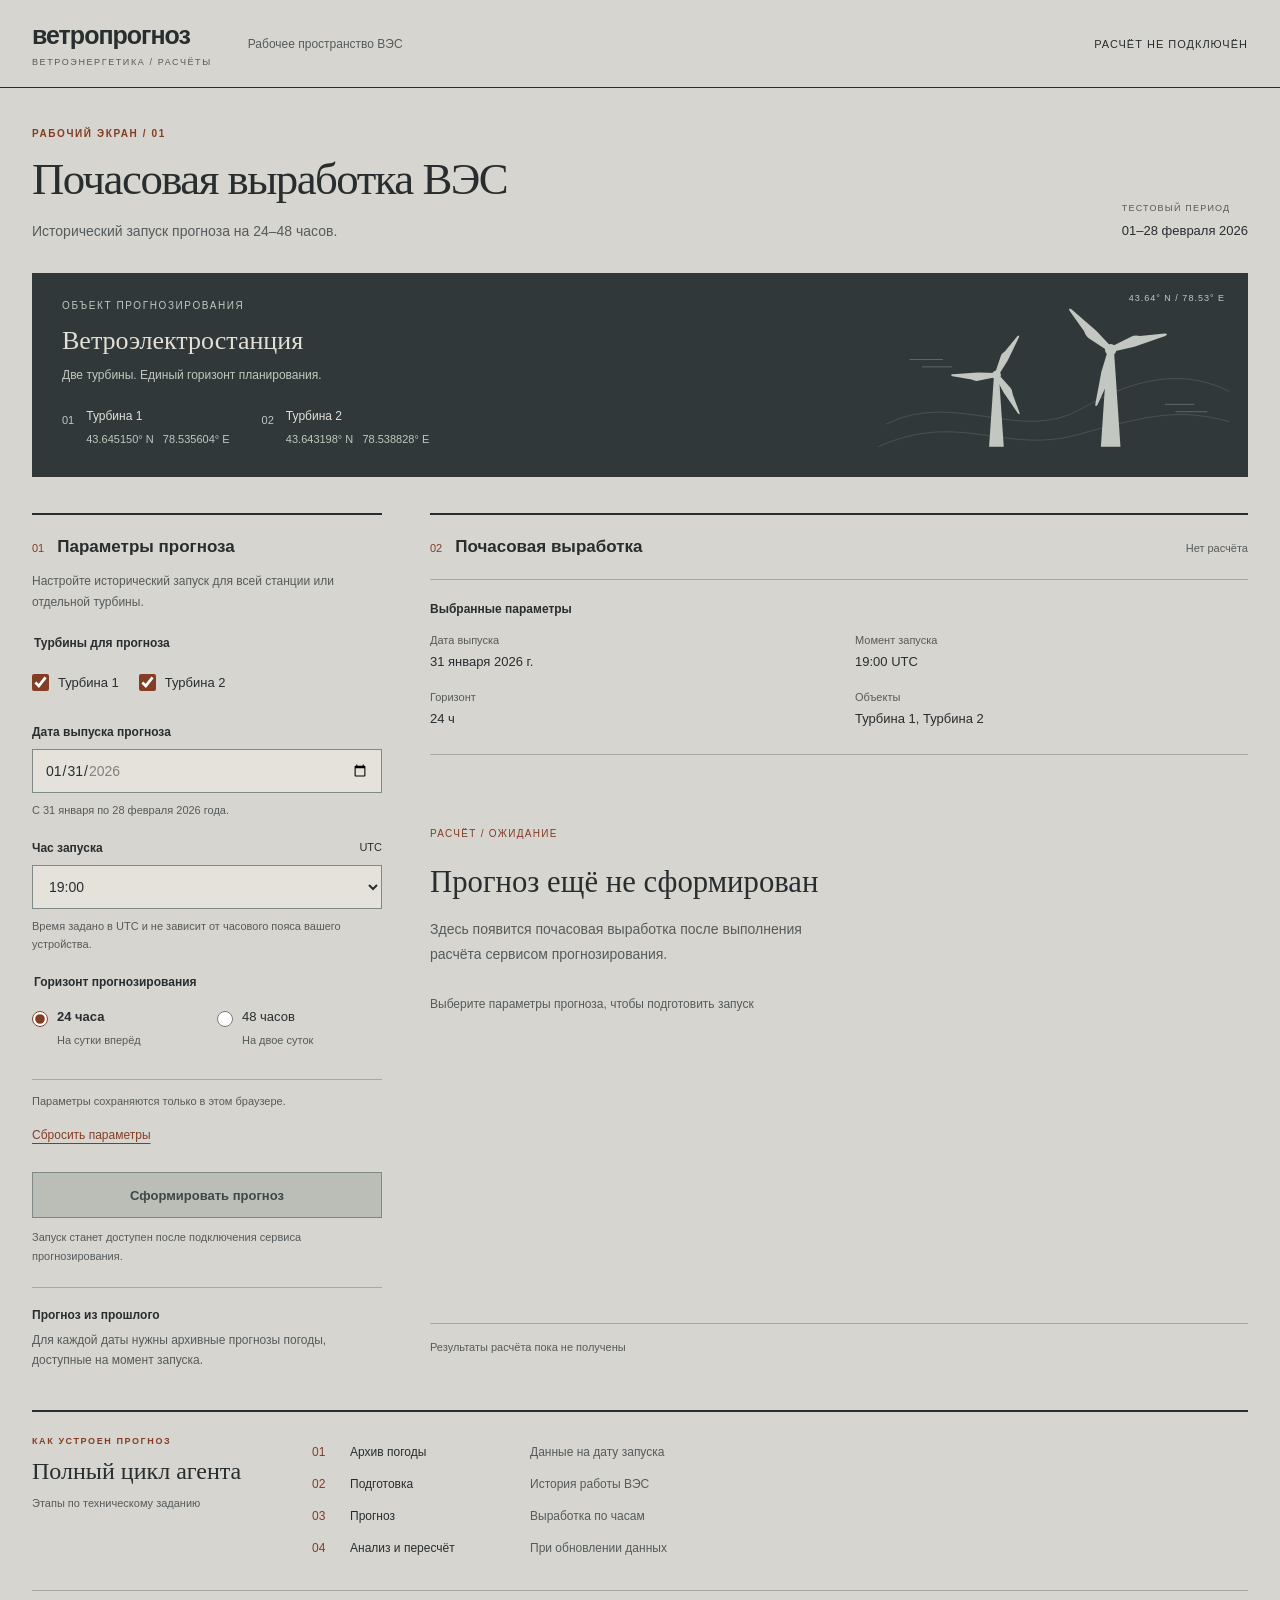
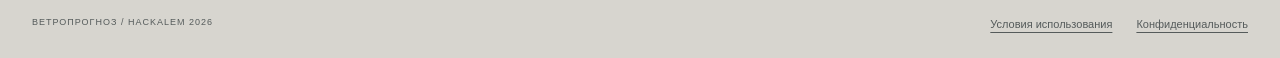
==== commit ab2edb30: "fix(ui): redraw turbine silhouettes and credit 22Malish22" ====
--- a/ui/index.html
+++ b/ui/index.html
@@ -30,10 +30,18 @@
         </div>
         <div class="station-art" aria-hidden="true">
           <svg viewBox="0 0 430 250" fill="none">
+            <defs>
+              <g id="turbine-rotor" fill="currentColor">
+                <path id="turbine-blade" d="M-3 0  -9-29 Q-10-33-7-39 L-2-69 Q0-74 1-69 L4-29 3 0Z"/>
+                <use href="#turbine-blade" transform="rotate(120)"/>
+                <use href="#turbine-blade" transform="rotate(240)"/>
+                <circle r="7"/>
+              </g>
+            </defs>
             <path d="M10 185C95 143 175 210 250 166s133-45 180-21M0 213c100-45 155 10 245-15s125-32 185-16" stroke="currentColor" opacity=".22"/>
-            <path d="m149 202 7-116 7 116m-7-116L111 59l40 18 5 9 3-61 5 48-8 13 49 23-45-13-4-10" stroke="currentColor" stroke-width="2.5" stroke-linejoin="round"/>
-            <path d="m277 213 8-113 8 113m-8-113-49-30 43 20 6 10 3-66 5 52-8 14 53 25-48-14-5-11" stroke="currentColor" stroke-width="3" stroke-linejoin="round"/>
-            <circle cx="156" cy="86" r="4" fill="currentColor"/><circle cx="285" cy="100" r="4" fill="currentColor"/>
+            <path d="M142 125h6l6 88h-18Z M281 94h8l8 119h-24Z" fill="currentColor"/>
+            <use href="#turbine-rotor" transform="translate(145 125) scale(.78) rotate(30)"/>
+            <use href="#turbine-rotor" transform="translate(285 94) rotate(-45)"/>
             <path d="M39 106h40m-25 9h36m262 46h35m-22 9h38" stroke="currentColor" stroke-linecap="round" opacity=".4"/>
           </svg><span>43.64° N / 78.53° E</span>
         </div>
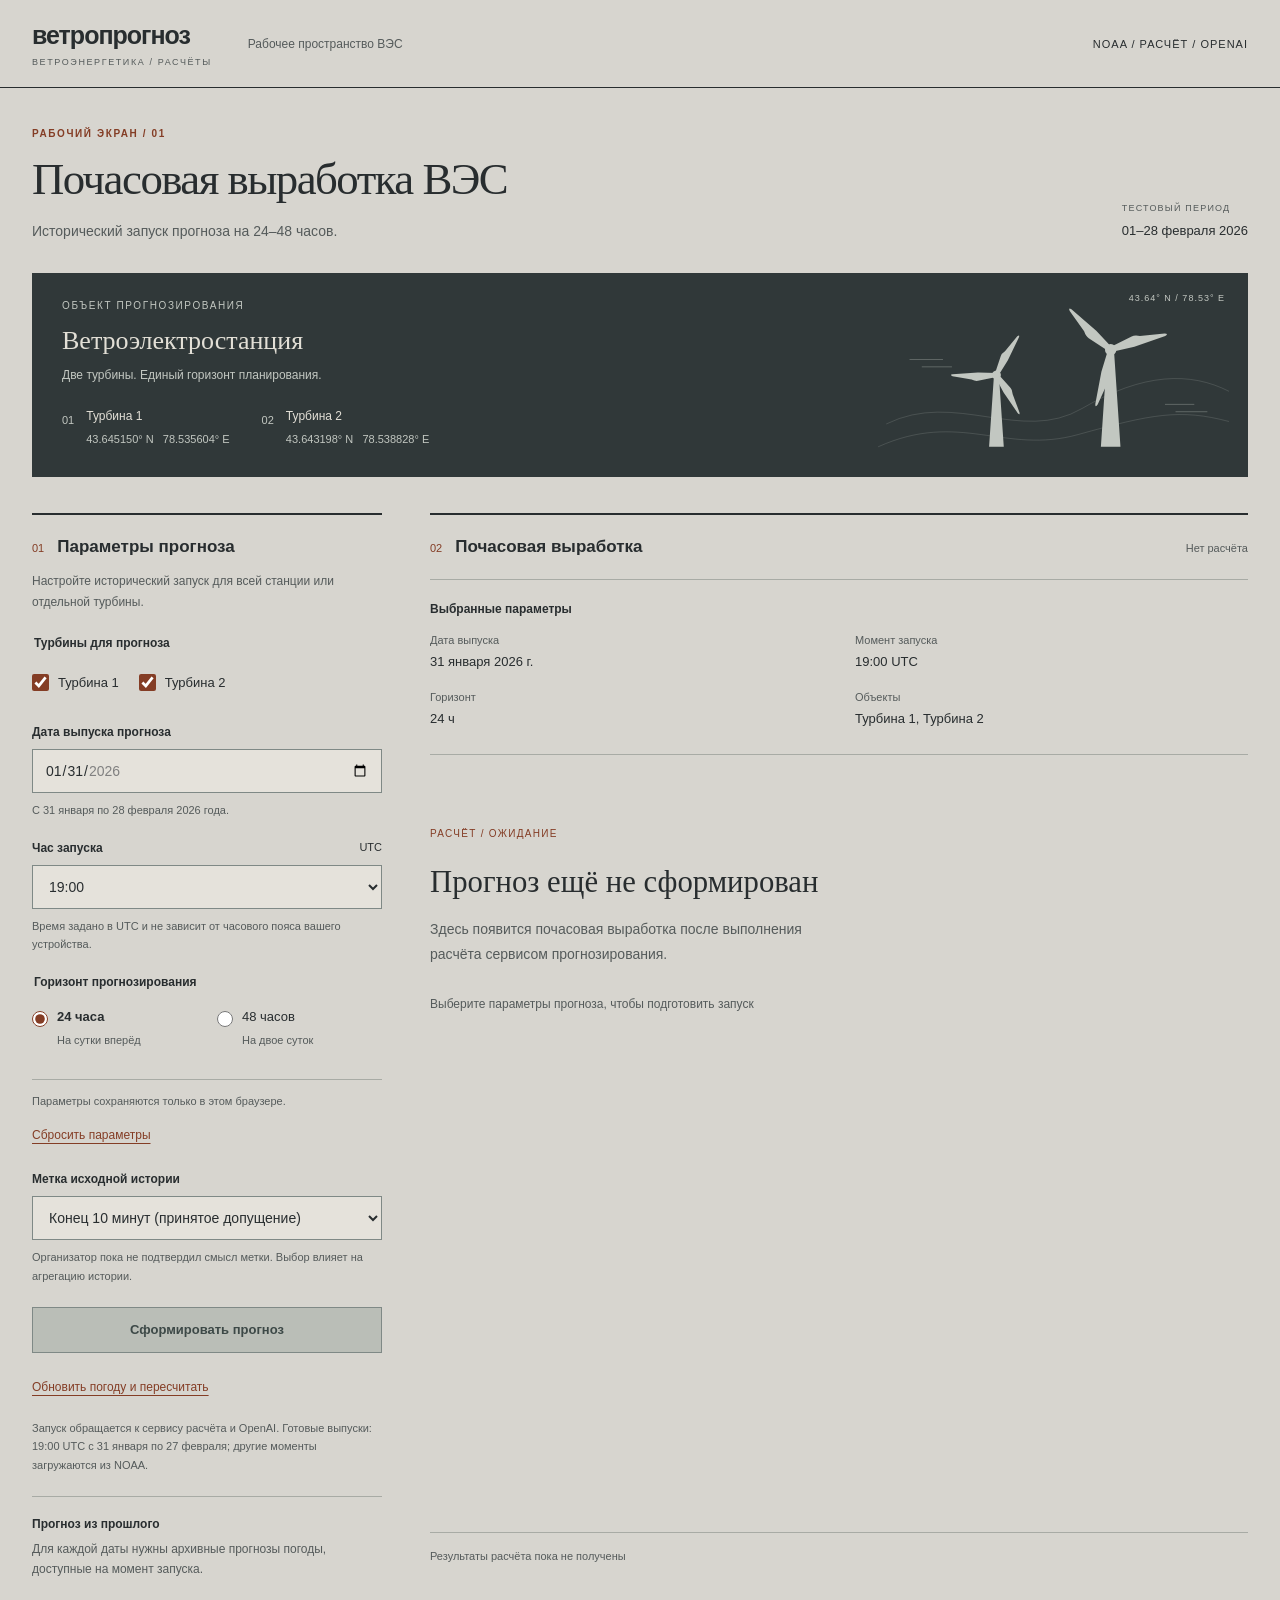
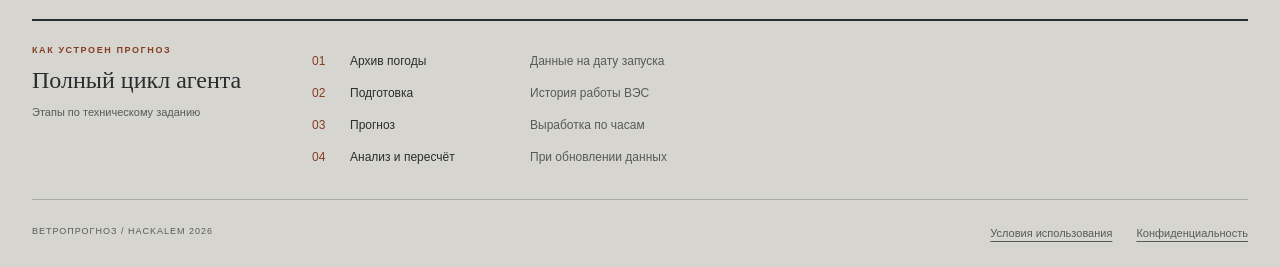
==== commit 3ecef286: "Подключить UI к агентному циклу и рассчитать февраль по NOAA" ====
--- a/ui/index.html
+++ b/ui/index.html
@@ -13,7 +13,7 @@
     <header class="topbar">
       <a class="brand" href="./" aria-label="Ветропрогноз, главная"><span>ветропрогноз<span class="brand-caption">ВЕТРОЭНЕРГЕТИКА / РАСЧЁТЫ</span></span></a>
       <span class="workspace-label">Рабочее пространство ВЭС</span>
-      <span class="status">Расчёт не подключён</span>
+      <span class="status">NOAA / расчёт / OpenAI</span>
     </header>
     <main id="main">
       <div class="page-heading">
@@ -40,9 +40,16 @@
             </defs>
             <path d="M10 185C95 143 175 210 250 166s133-45 180-21M0 213c100-45 155 10 245-15s125-32 185-16" stroke="currentColor" opacity=".22"/>
             <path d="M142 125h6l6 88h-18Z M281 94h8l8 119h-24Z" fill="currentColor"/>
-            <use href="#turbine-rotor" transform="translate(145 125) scale(.78) rotate(30)"/>
-            <use href="#turbine-rotor" transform="translate(285 94) rotate(-45)"/>
-            <path d="M39 106h40m-25 9h36m262 46h35m-22 9h38" stroke="currentColor" stroke-linecap="round" opacity=".4"/>
+            <g transform="translate(145 125) scale(.78)">
+              <g class="turbine-spin turbine-spin-small"><use href="#turbine-rotor" transform="rotate(30)"/></g>
+            </g>
+            <g transform="translate(285 94)">
+              <g class="turbine-spin"><use href="#turbine-rotor" transform="rotate(-45)"/></g>
+            </g>
+            <g stroke="currentColor" stroke-linecap="round" opacity=".4">
+              <path class="wind-flow" d="M39 106h40m-25 9h36"/>
+              <path class="wind-flow wind-flow-late" d="M352 161h35m-22 9h38"/>
+            </g>
           </svg><span>43.64° N / 78.53° E</span>
         </div>
       </section>
@@ -72,8 +79,12 @@
               <label><input type="radio" name="horizon" value="48" aria-describedby="horizon-error"><span><strong>48 часов</strong><small>На двое суток</small></span></label>
             </div><p id="horizon-error" class="form-error" role="alert" hidden></p></fieldset>
             <div class="draft-controls"><p id="storage-status" class="hint" role="status"></p><button type="button" id="reset-selection" class="reset-button">Сбросить параметры</button></div>
+            <label class="field-label" for="timestamp-role">Метка исходной истории</label>
+            <select id="timestamp-role" name="timestamp-role"><option value="end" selected>Конец 10 минут (принятое допущение)</option><option value="start">Начало 10 минут (допущение)</option></select>
+            <p class="hint">Организатор пока не подтвердил смысл метки. Выбор влияет на агрегацию истории.</p>
             <button class="run-button" type="submit" disabled aria-describedby="connection-hint">Сформировать прогноз</button>
-            <p class="hint connection-hint" id="connection-hint">Запуск станет доступен после подключения сервиса прогнозирования.</p>
+            <button class="reset-button" id="refresh-weather" type="button">Обновить погоду и пересчитать</button>
+            <p class="hint connection-hint" id="connection-hint">Запуск обращается к сервису расчёта и OpenAI. Готовые выпуски: 19:00 UTC с 31 января по 27 февраля; другие моменты загружаются из NOAA.</p>
           </form>
           <noscript><p class="form-error">Включите JavaScript, чтобы выбирать параметры прогноза.</p></noscript>
           <aside class="method-note"><strong>Прогноз из прошлого</strong><p>Для каждой даты нужны архивные прогнозы погоды, доступные на момент запуска.</p></aside>
@@ -100,6 +111,8 @@
             <h3>Прогноз ещё не сформирован</h3><p>Здесь появится почасовая выработка после выполнения расчёта сервисом прогнозирования.</p>
             <span class="empty-caption">Выберите параметры прогноза, чтобы подготовить запуск</span>
           </div>
+          <p id="run-status" role="status" aria-live="polite"></p>
+          <div id="forecast-output" hidden></div>
           <div class="result-footer">Результаты расчёта пока не получены</div>
         </section>
       </div>
--- a/ui/styles.css
+++ b/ui/styles.css
@@ -11,6 +11,14 @@
   --accent: #843d25;
 }
 * { box-sizing: border-box; }
+.power-chart { width: 100%; min-width: 260px; }
+.power-chart text { fill: var(--muted); font-size: 12px; }
+.table-scroll { overflow-x: auto; max-height: 450px; }
+#forecast-output table { border-collapse: collapse; font-size: 12px; width: 100%; }
+#forecast-output th, #forecast-output td { padding: 8px; border-bottom: 1px solid var(--line); text-align: left; white-space: nowrap; }
+#forecast-output p, #forecast-output li, #run-status { font-size: 13px; line-height: 1.6; }
+#forecast-output details { margin: 18px 0; }
+#refresh-weather { margin-top: 12px; }
 body { margin: 0; }
 a { color: inherit; text-underline-offset: 4px; }
 button, input, select { border-radius: 0; font: inherit; }
@@ -44,6 +52,23 @@
 .station-art { position: relative; width: 32%; min-width: 220px; color: #c2c7c1; }
 .station-art svg { position: absolute; inset: 0; width: 100%; height: 100%; }
 .station-art > span { position: absolute; top: 20px; right: 23px; font-size: 9px; letter-spacing: 1px; }
+/* Keep rotor placement on the parent; rotate around the local hub, never its bounding box. */
+.station-art .turbine-spin { transform-box: view-box; transform-origin: 0 0; }
+@media (prefers-reduced-motion: no-preference) {
+  .station-art .turbine-spin { animation: turbine-turn 14s linear infinite; }
+  .station-art .turbine-spin-small { animation-duration: 11s; }
+  .station-art .wind-flow { animation: wind-drift 5s linear infinite; }
+  .station-art .wind-flow-late { animation-delay: -2.5s; animation-duration: 6s; }
+}
+@keyframes turbine-turn {
+  from { transform: rotate(0deg); }
+  to { transform: rotate(360deg); }
+}
+@keyframes wind-drift {
+  0% { transform: translateX(-26px); opacity: 0; }
+  20%, 70% { opacity: 1; }
+  100% { transform: translateX(26px); opacity: 0; }
+}
 .workspace-grid { display: grid; grid-template-columns: 350px minmax(0, 1fr); column-gap: 48px; }
 .panel { min-width: 0; border-top: 2px solid var(--ink); }
 .settings { padding: 22px 0 0; }
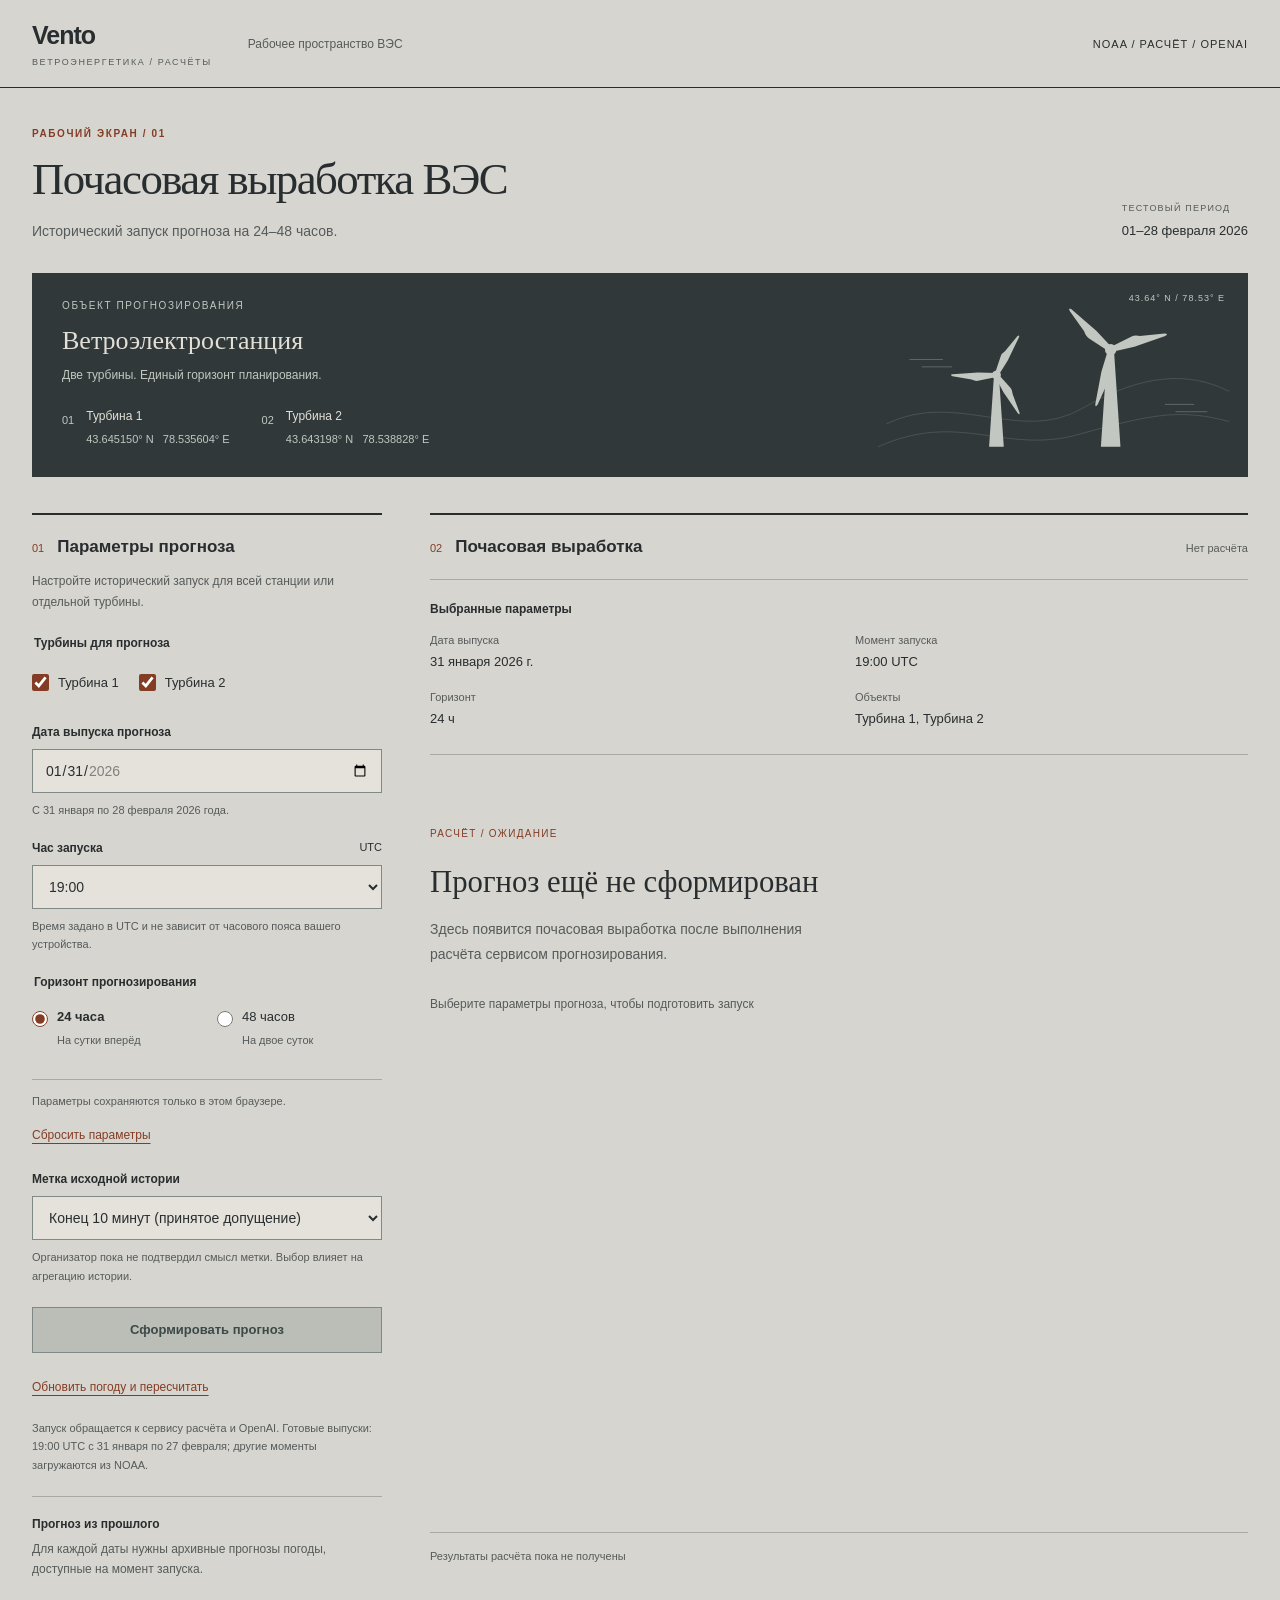
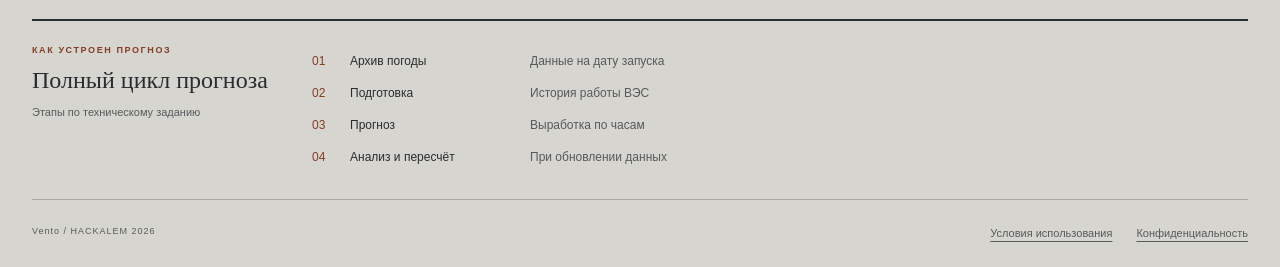
==== commit e031b542: "feat(ui): brand Vento and improve forecast chart readability" ====
--- a/ui/index.html
+++ b/ui/index.html
@@ -4,14 +4,14 @@
     <meta charset="UTF-8">
     <meta name="viewport" content="width=device-width, initial-scale=1">
     <meta name="color-scheme" content="light">
-    <title>Ветропрогноз · почасовая выработка ВЭС</title>
+    <title>Vento · почасовая выработка ВЭС</title>
     <link rel="stylesheet" href="./styles.css">
     <script type="module" src="./boot.mjs"></script>
   </head>
   <body>
     <a class="skip-link" href="#main">К содержимому</a>
     <header class="topbar">
-      <a class="brand" href="./" aria-label="Ветропрогноз, главная"><span>ветропрогноз<span class="brand-caption">ВЕТРОЭНЕРГЕТИКА / РАСЧЁТЫ</span></span></a>
+      <a class="brand" href="./" aria-label="Vento, главная"><span>Vento<span class="brand-caption">ВЕТРОЭНЕРГЕТИКА / РАСЧЁТЫ</span></span></a>
       <span class="workspace-label">Рабочее пространство ВЭС</span>
       <span class="status">NOAA / расчёт / OpenAI</span>
     </header>
@@ -117,10 +117,10 @@
         </section>
       </div>
       <section class="process" aria-labelledby="process-title">
-        <div class="process-intro"><p class="eyebrow">КАК УСТРОЕН ПРОГНОЗ</p><h2 id="process-title">Полный цикл агента</h2><p>Этапы по техническому заданию</p></div>
+        <div class="process-intro"><p class="eyebrow">КАК УСТРОЕН ПРОГНОЗ</p><h2 id="process-title">Полный цикл прогноза</h2><p>Этапы по техническому заданию</p></div>
         <ol><li><span>01</span><strong>Архив погоды</strong><small>Данные на дату запуска</small></li><li><span>02</span><strong>Подготовка</strong><small>История работы ВЭС</small></li><li><span>03</span><strong>Прогноз</strong><small>Выработка по часам</small></li><li><span>04</span><strong>Анализ и пересчёт</strong><small>При обновлении данных</small></li></ol>
       </section>
-      <footer class="page-footer"><span>ВЕТРОПРОГНОЗ / HACKALEM 2026</span><nav aria-label="Документы сайта"><a href="./terms.html">Условия использования</a><a href="./privacy.html">Конфиденциальность</a></nav></footer>
+      <footer class="page-footer"><span>Vento / HACKALEM 2026</span><nav aria-label="Документы сайта"><a href="./terms.html">Условия использования</a><a href="./privacy.html">Конфиденциальность</a></nav></footer>
     </main>
   </body>
 </html>
--- a/ui/styles.css
+++ b/ui/styles.css
@@ -11,7 +11,7 @@
   --accent: #843d25;
 }
 * { box-sizing: border-box; }
-.power-chart { width: 100%; min-width: 260px; }
+.power-chart { display: block; width: 100%; min-width: 260px; background: #fff; border: 1px solid #b8bec4; }
 .power-chart text { fill: var(--muted); font-size: 12px; }
 .table-scroll { overflow-x: auto; max-height: 450px; }
 #forecast-output table { border-collapse: collapse; font-size: 12px; width: 100%; }
